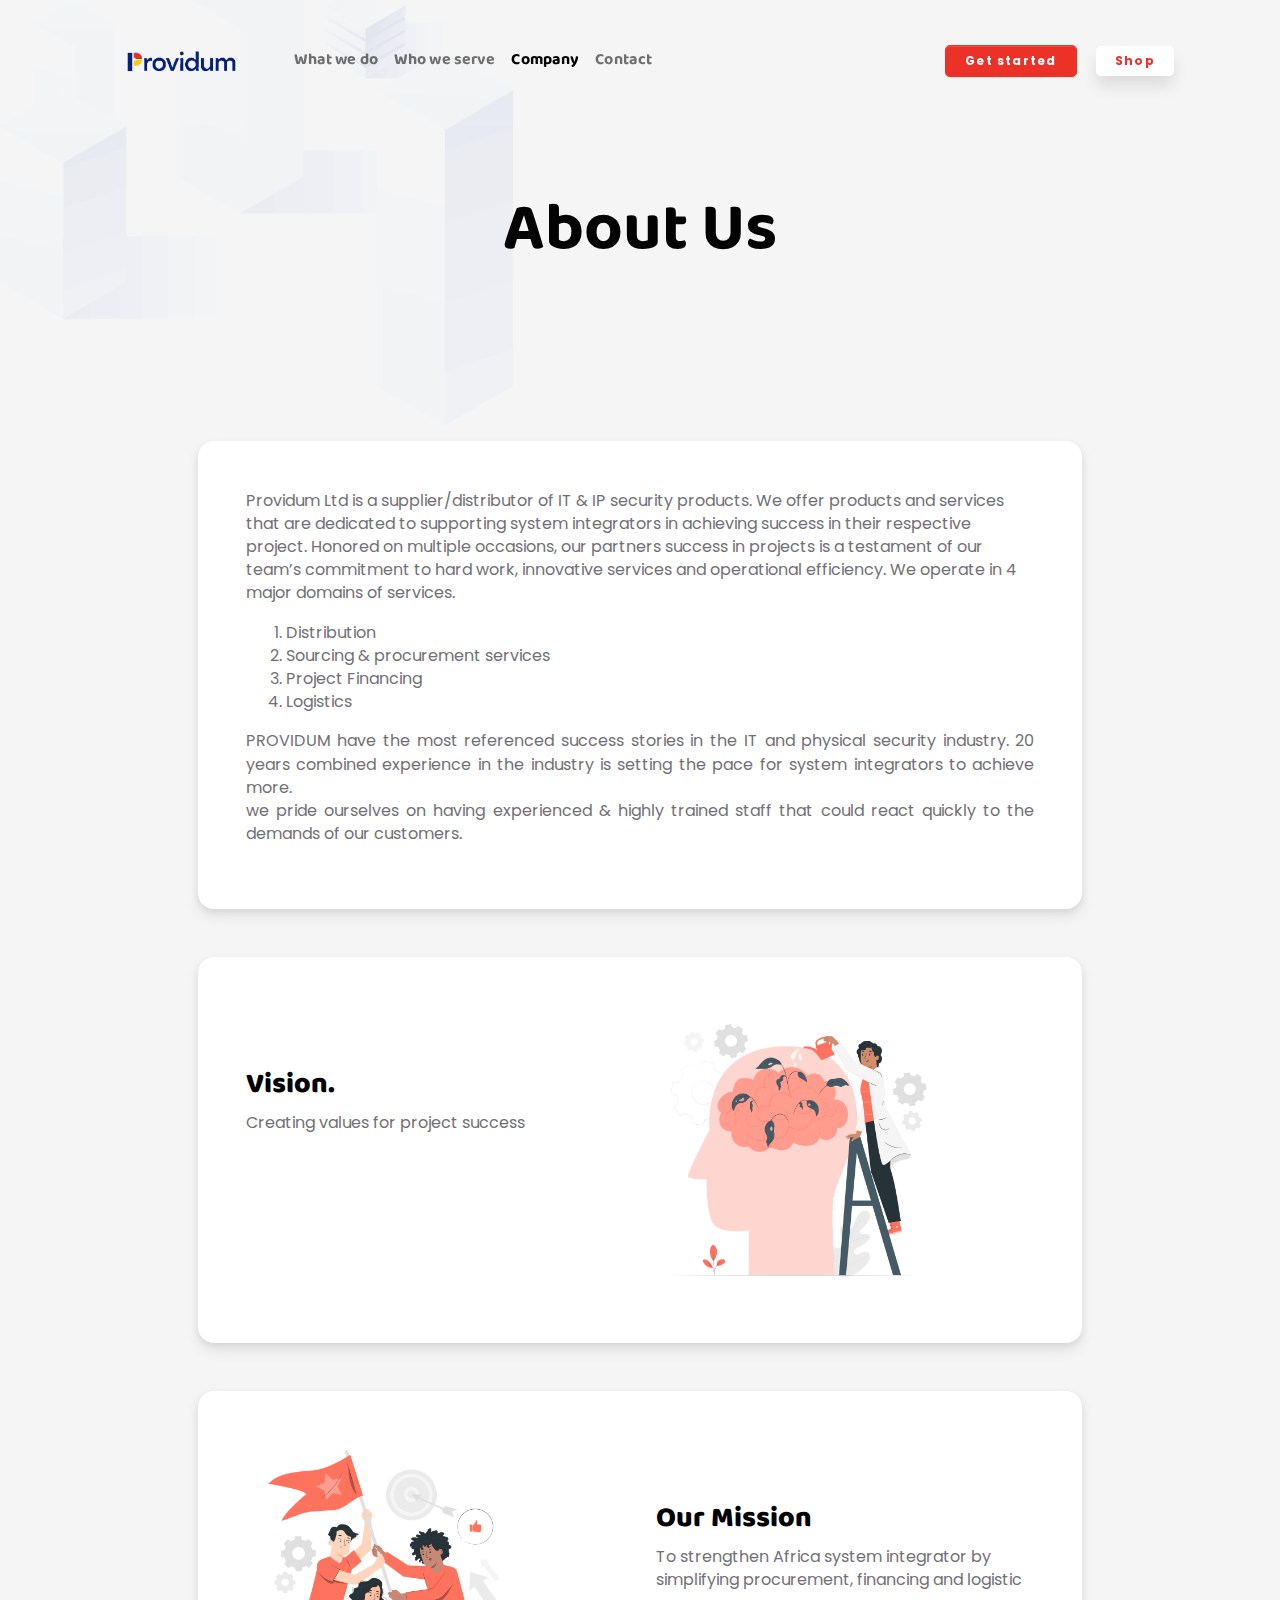
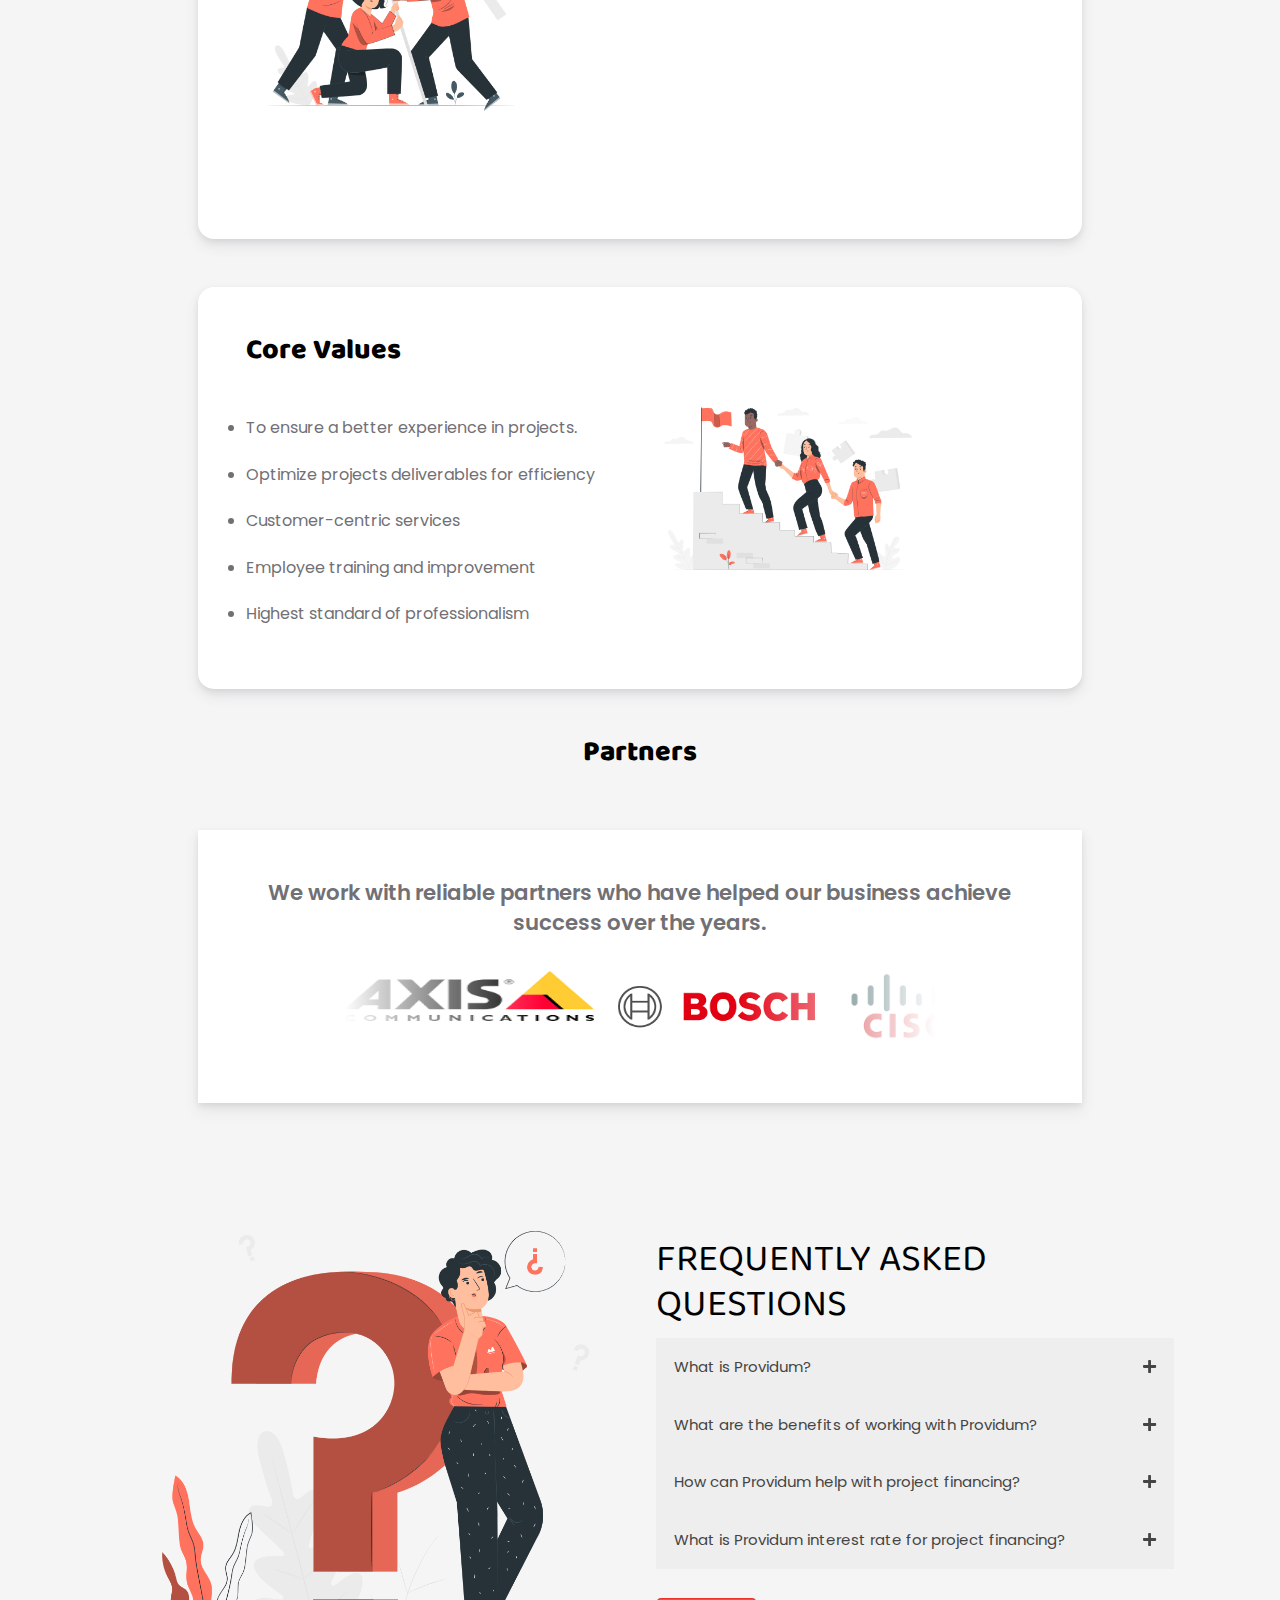
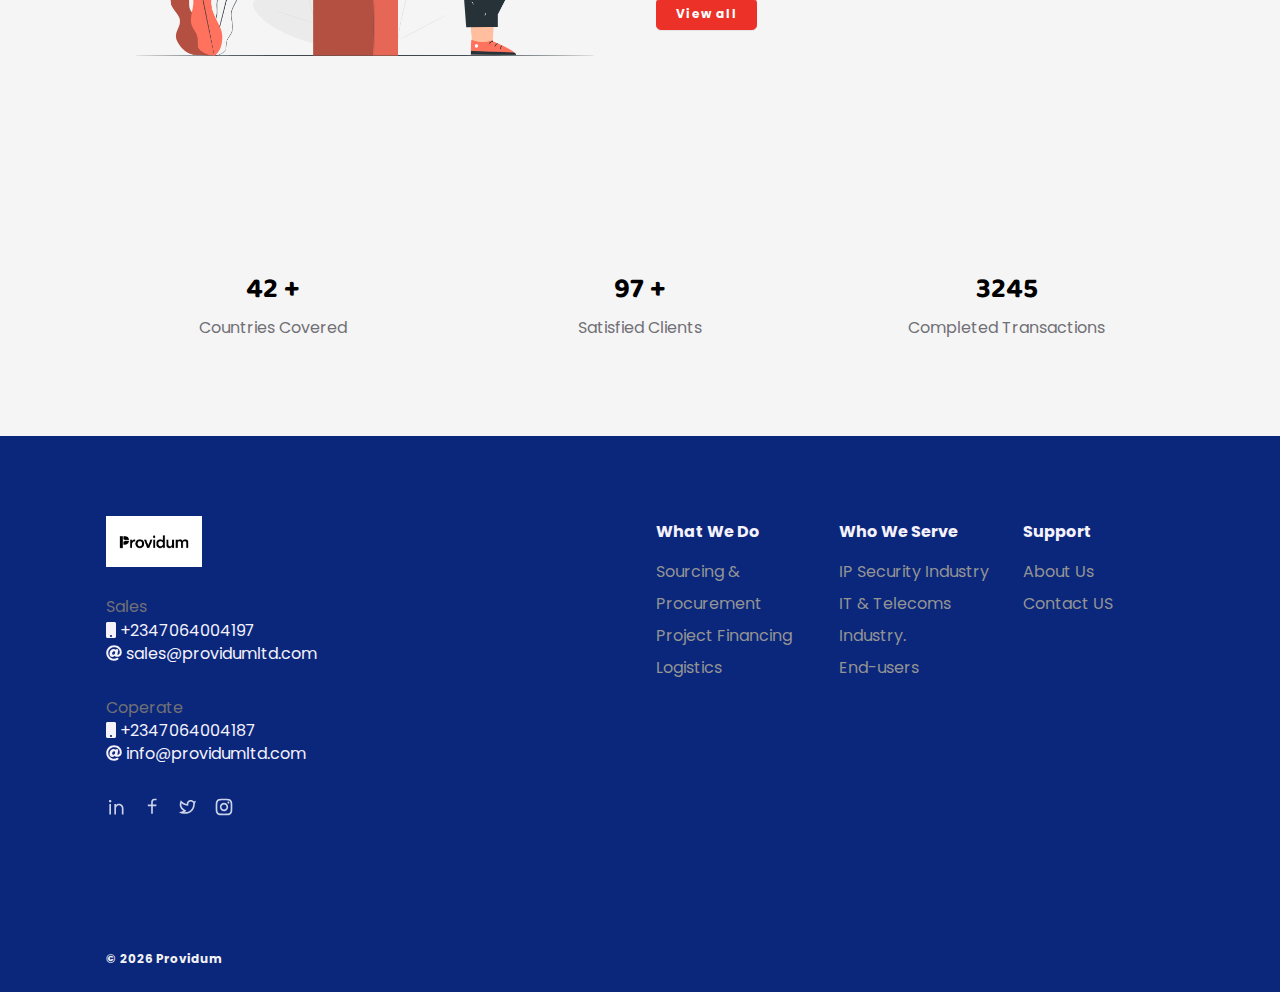
==== about.html @ 702f217d "new new" ====
<!DOCTYPE html>
<html lang="en-US" dir="ltr">

<head>
  <meta charset="utf-8">
  <meta name="description" content="Descriptive providum ltd strengthening africa logistics security systems">
  <meta http-equiv="X-UA-Compatible" content="IE=edge">
  <meta name="viewport" content="width=device-width, initial-scale=1">


  <!-- ===============================================-->
  <!--    Document Title-->
  <!-- ===============================================-->
  <title>About | PROVIDUM</title>


  <!-- ===============================================-->
  <!--    Favicons-->
  <!-- ===============================================-->
  <link rel="apple-touch-icon" sizes="180x180" href="assets/img/favicons/apple-touch-icon.png">
  <link rel="icon" type="image/png" sizes="32x32" href="assets/img/favicons/favicon-32x32.png">
  <link rel="icon" type="image/png" sizes="16x16" href="assets/img/favicons/favicon-16x16.png">
  <link rel="shortcut icon" type="image/x-icon" href="assets/img/favicons/favicon.ico">
  <link rel="manifest" href="assets/img/favicons/manifest.json">
  <meta name="msapplication-TileImage" content="assets/img/favicons/mstile-150x150.png">
  <meta name="theme-color" content="#ffffff">


  <!-- ===============================================-->
  <!--    Stylesheets-->
  <!-- ===============================================-->
  <link rel="preconnect" href="https://fonts.googleapis.com">
  <link rel="preconnect" href="https://fonts.gstatic.com" crossorigin>
  <link rel="stylesheet" href="assets/css/mini-faq.css">
  <link
    href="https://fonts.googleapis.com/css2?family=Baloo+Bhaijaan+2:wght@400;500;600;700&amp;family=Poppins:ital,wght@0,400;0,500;0,600;0,700;1,300&amp;display=swap"
    rel="stylesheet">
  <link href="assets/css/theme.css" rel="stylesheet" />



  <link href="assets/css/user.css" rel="stylesheet" />

  <style>
    @keyframes scroll {
      0% {
        transform: translateX(0);
      }

      100% {
        transform: translateX(calc(-250px * 7));
      }
    }

    .slider {
      background: white;
      /* box-shadow: 0 10px 20px -5px rgba(0, 0, 0, .125); */
      height: 100px;
      margin: auto;
      overflow: hidden;
      position: relative;
      width: 75%;
    }

    .slider::before,
    .slider::after {
      background: linear-gradient(to right, rgba(255, 255, 255, 1) 0%, rgba(255, 255, 255, 0) 100%);
      content: "";
      height: 100px;
      position: absolute;
      width: 200px;
      z-index: 2;
    }

    .slider::after {
      right: 0;
      top: 0;
      transform: rotateZ(180deg);
    }

    .slider::before {
      left: 0;
      top: 0;
    }

    .slider .slide-track {
      animation: scroll 40s linear infinite;
      display: flex;
      width: calc(250px * 14);
    }

    .slider .slide {
      height: 100px;
      width: 250px;
    }
  </style>

</head>


<body style="background-color: whitesmoke;">

  <!-- ===============================================-->
  <!--    Main Content-->
  <!-- ===============================================-->
  <main class="main" id="top">
    <nav class="navbar navbar-expand-lg navbar-light fixed-top py-3" data-navbar-on-scroll="light">
      <div class="container"> <a class="navbar-brand me-4" href="index.html"><img src="assets/img/icons/logo.png"
            height="80" alt="logo" /></a>
        <button class="navbar-toggler" type="button" data-bs-toggle="collapse" data-bs-target="#navbarSupportedContent"
          aria-controls="navbarSupportedContent" aria-expanded="false" aria-label="Toggle navigation"><span
            class="navbar-toggler-icon"></span></button>
        <div class="collapse navbar-collapse border-top border-lg-0 mt-4 mt-lg-0" id="navbarSupportedContent">
          <ul class="navbar-nav me-auto pt-2 pt-lg-0 font-base align-items-center">
            <li class="nav-item  dropdown position-static">
              <a class="nav-link" href="#" id="dropdown04" data-toggle="dropdown" aria-haspopup="true"
                aria-expanded="false">What we do</a>

              <div class="dropdown-menu p-3" aria-labelledby="dropdown04">
                <div class="row">
                  <div class="col-md-12 fs-0">
                    <div>

                    </div>
                    <a class="dropdown-item" href="sourcing.html">Sourcing & Procurement</a>
                    <a class="dropdown-item" href="project.html">Project Financing </a>

                    <a class="dropdown-item" href="logistics.html">Logistics</a>

                  </div>
                </div>
              </div>


            </li>
            <li class="nav-item dropdown">


              <a class="nav-link" href="#" id="dropdown05" data-toggle="dropdown" aria-haspopup="true"
                aria-expanded="false">Who we serve</a>


              <div class="dropdown-menu p-3" aria-labelledby="dropdown05">
                <div class="row">
                  <div class="col-md-12 fs-0">
                    <div>

                    </div>
                    <a class="dropdown-item" href="serve-ip.html">IP Security Industry</a>
                    <a class="dropdown-item" href="serve-ip.html">IT & Telecoms Industry</a>

                    <a class="dropdown-item" href="serve-ip.html">End-users</a>

                  </div>
                </div>
              </div>

            </li>
            <li class="nav-item dropdown"> <a class="nav-link active" href="#" id="dropdown05" data-toggle="dropdown"
                aria-haspopup="true" aria-expanded="false">Company</a>


              <div class="dropdown-menu p-3" aria-labelledby="dropdown05">
                <div class="row">
                  <div class="col-md-12 fs-0">

                    <a class="dropdown-item" href="about.html">About us</a>
                    <a class="dropdown-item" href="about.html#partners">Partners</a>
                    <a class="dropdown-item" href="about.html#profile">Company Profile</a>
                  </div>
                </div>
              </div>





            </li>







            <li class="nav-item"><a class="nav-link pl-3 me-3" href="contact.html">Contact</a>
            </li>
          </ul>
          <div class="text-center  justify-content-center">
            <a class="btn btn-sm btn-primary btn-bg-purple my-4 me-2 justify-content-sm-start"
              href="https://docs.google.com/forms/d/1neG7rWgL-xdVi9ZBpGgOFhcdO0t15IMScI6HzYhGJoQ" target="_blank"
              role="button"> Get started</a>
            <a class="btn btn-sm btn-primary btn-bg-purple my-4 ms-2  justify-content-sm-center"
              href="construction.html" role="button"
              style="background-color: white;color: #EB3128;border: white;  box-shadow: 0px 10px 15px rgba(0, 0, 0, 0.1);">Shop</a>
          </div>

        </div>
      </div>
    </nav>




    <section class="" id="home">
      <div class="bg-holder bg-size"
        style="background-image:url(assets/img/illustration/2.png);background-position:left top;background-size:contain;">
      </div>
      <!--/.bg-holder-->

      <div class="bg-holder d-none d-xxl-block hero-bg"
        style="background-image:url(assets/img/illustration/Group-pana.png);background-position:right top;background-size:contain;">
      </div>
      <!--/.bg-holder-->

      <div class="container">
        <div class="row align-items-center h-100 justify-content-center justify-content-lg-center">
          <div class="col-md-9 col-xxl-12 text-md-center text-center py-6 pt-8">
            <h1 class="fs-4 fs-md-5 fs-xxl-12" data-zanim-xs='{"delay":0.3}' data-zanim-trigger="scroll">
              About Us</h1>
            <!-- <p class="fs-1" data-zanim-xs='{"delay":0.5}' data-zanim-trigger="scroll"></p> -->
            <!-- <div class="d-flex flex-column flex-sm-row justify-content-center justify-content-md-center mt-5"
                      data-zanim-xs='{"delay":0.5}' data-zanim-trigger="scroll">
                      <a class="btn  btn-primary me-1" href="#!" role="button">Get A Quote</a>
                  </div> -->
          </div>
        </div>
      </div>
    </section>

    <!-- 

    <div class="container">

      <div class="w-100 h-100 p-5 services-card-shadow p-md-5 bg-white rounded-4">

     
      </div>


    </div> -->






    <div class="container" id="profile">
      <div class="row mt-3">
        <div class="col-md-1"></div>

        <div class="col-md-10">
          <div class="w-100 h-100 p-5 services-card-shadow p-md-5  bg-white rounded-4">

            <div class="row">

              <div class="col-md-12">
                <p class="fs-0">

                  Providum Ltd is a supplier/distributor of IT & IP security products. We offer products and services
                  that are
                  dedicated to supporting system integrators in achieving success in their respective project.
                  Honored on multiple occasions, our partners success in projects is a testament of our team’s
                  commitment to
                  hard
                  work, innovative services and operational efficiency.
                  We operate in 4 major domains of services.
                </p>
                <ol class="fs-0 text-justify">
                  <li> Distribution</li>
                  <li> Sourcing & procurement services</li>
                  <li> Project Financing</li>
                  <li>Logistics</li>
                </ol>

                <p class="fs-0 text-justify">
                  PROVIDUM have the most referenced success stories in the IT and physical security industry. 20
                  years
                  combined
                  experience in the industry is setting the pace for system integrators to achieve more.
                  <br>we pride ourselves on having experienced & highly trained staff that could react
                  quickly to
                  the
                  demands of our customers.
                </p>

              </div>

            </div>

          </div>
        </div>
        <div class="col-md-1"></div>
      </div>

    </div>




    <div class="container">

      <div class="row mt-5">

        <div class="col-md-1"></div>
        <div class="col-md-10">
          <div class="w-100 h-100 p-5 services-card-shadow p-md-5 bg-white rounded-4">

            <div class="row">
              <div class="col-md-6">
                <h1 class="fs-2 fw-normal mt-6"><b>Vision.</b></h1>
                <p class="fs-0 mb-9">
                  Creating values for project success
                </p>


                <!-- <a class="btn btn-sm   btn-default readmore"
                  href="https://docs.google.com/forms/d/1neG7rWgL-xdVi9ZBpGgOFhcdO0t15IMScI6HzYhGJoQ" target="_blank"
                  role="button" style="float: left;">Learn More<i class="fas fa-arrow-right ms-2"></i></a> -->

              </div>
              <div class="col-md-6 ">
                <img class="w-75 float-lg-none special" src="assets/img/illustration/Mental health-pana.png" alt="..." />

              </div>
            </div>

          </div>
        </div>
        <div class="col-md-1"></div>

      </div>
    </div>




    <div class="container">




      <div class="row mt-5">

        <div class="col-md-1"></div>
        <div class="col-md-10">
          <div class="w-100 h-100 p-5 services-card-shadow p-md-5  bg-white rounded-4">

            <div class="row">
              <div class="col-md-6 ">
                <img class="w-75 float-lg-none special" src="assets/img/illustration/Team goals-pana.png" alt="..." />

              </div>
              <div class="col-md-6">
                <h1 class="fs-2 fw-normal mt-6"> <b>Our Mission</b></h1>
                <p class="fs-0 mb-10">

                  To strengthen Africa system integrator by simplifying procurement, financing and logistic


                </p>




                <!-- <a class="btn btn-sm readmore btn-default"
                  href="https://docs.google.com/forms/d/1neG7rWgL-xdVi9ZBpGgOFhcdO0t15IMScI6HzYhGJoQ" target="_blank"
                  role="button" style="float: left;">Get Started<i class="fas fa-arrow-right ms-2"></i></a> -->



              </div>

            </div>

          </div>
        </div>
        <div class="col-md-1"></div>
      </div>

    </div>

















    <div class="container">




      <div class="row mt-5">

        <div class="col-md-1"></div>
        <div class="col-md-10">
          <div class="w-100 h-auto p-5 services-card-shadow p-md-5  bg-white rounded-4">

            <div class="row">
              <div class="col-md-6">
                <h1 class="fs-2 fw-normal mt-"> <b>Core Values</b></h1>
                <br>
                <p>



                  <li>To ensure a better experience in projects. </li>
                  <br>
                  <li>Optimize projects deliverables for efficiency</li>
                  <br>
                  <li>Customer-centric services</li>
                  <br>
                  <li>Employee training and improvement</li>
                  <br>
                  <li>Highest standard of professionalism</li>


                </p>






              </div>
              <div class="col-md-6 mt-2">
                <img class="w-75 float-lg-none special" src="assets/img/illustration/Team work-pana.png" alt="..." />

              </div>


            </div>

          </div>
        </div>
        <div class="col-md-1"></div>
      </div>

    </div>







    <h1 class="fs-2 fw-normal mt-5 text-center"> <b>Partners</b></h1>



    <Br></Br>







    <div class="container">


      <div class="row mt-1">

        <div class="col-md-1"></div>
        <div class="col-md-10">
          <div class="w-100 h-100 p-5 services-card-shadow p-md-5  bg-white ">

            <div class="row">

              <div class="col-md-12">
                <p class="fs-1 text-center fw-semi-bold mb-3">
                  We work with reliable partners who have helped our business achieve success over the years.

                </p>
                <!-- <ul class="fs-0 text-justify  flex mt-3">
                  <li> <a href="http://www.pelco.com">PELCO</a> </li>
                  <li> <a href="http://www.axis.com">AXIS</a> </li>
                  <li> <a href="http://www.boschsecurity.com/xc/en/">BOSCH</a> </li>
                  <li> <a href="http://www.genetec.com">GENETEC</a> </li>
                  <li> <a href="http://www.milestonesys.com">MILESTONE</a> </li>

                </ul> -->



              </div>

            </div>





            <div class="slider" id="partners">
              <div class="slide-track">
                <div class="slide mt-3">
                  <img src="assets/img/partners/axis.png" height="50" width="250" alt="" />
                </div>
                <div class="slide">
                  <img src="assets/img/partners/bosche.png" height="100" width="250" alt="" />
                </div>
                <div class="slide mt-3">
                  <img src="assets/img/partners/cisco.png" height="70" width="150" alt="" />
                </div>
                <div class="slide">
                  <img src="assets/img/partners/genetec.png" height="100" width="250" alt="" />
                </div>
                <div class="slide">
                  <img src="assets/img/partners/milestone.png" height="100" width="250" alt="" />
                </div>
                <div class="slide">
                  <img src="assets/img/partners/motorola.png" height="100" width="250" alt="" />
                </div>
                <div class="slide">
                  <img src="assets/img/partners/pelco.jpg" height="100" width="250" alt="" />
                </div>
                <div class="slide mt-3">
                  <img src="assets/img/partners/axis.png" height="50" width="250" alt="" />
                </div>
                <div class="slide">
                  <img src="assets/img/partners/bosche.png" height="100" width="250" alt="" />
                </div>
                <div class="slide mt-3">
                  <img src="assets/img/partners/cisco.png" height="70" width="150" alt="" />
                </div>
                <div class="slide">
                  <img src="assets/img/partners/genetec.png" height="100" width="250" alt="" />
                </div>
                <div class="slide">
                  <img src="assets/img/partners/milestone.png" height="100" width="250" alt="" />
                </div>
                <div class="slide">
                  <img src="assets/img/partners/motorola.png" height="100" width="250" alt="" />
                </div>
                <div class="slide">
                  <img src="assets/img/partners/pelco.jpg" height="100" width="250" alt="" />
                </div>
              </div>
            </div>









          </div>
        </div>
        <div class="col-md-1"></div>
      </div>

    </div>









    <!-- ============================================-->
    <!-- <section> begin ============================-->
    <section>

      <div class="container">
        <div class="row align-items-center">
          <div class="col-md-6 mb-4"><img class="w-100" src="assets/img/illustration/Questions-pana.png" alt="..." />
          </div>
          <div class="col-md-6 text-center text-md-start">
            <h4 class="fs-3 fw-normal" data-zanim-xs='{"delay":0.3}'>FREQUENTLY ASKED
              QUESTIONS
            </h4>

            <button class="accordion">What is
              Providum? <span class="float-end"><i class="fas fa-plus"></i></span></button>
            <div class="panel">
              <p>Providum is a company that offers a range of services including sourcing and procurement,
                project financing and logistics. We help businesses and organizations streamline their
                projects operations and improve their bottom line.</p>
            </div>

            <button class="accordion">What are the
              benefits of working with Providum? <span class="float-end"><i class="fas fa-plus"></i></span></button>
            <div class="panel">
              <p>Working with Providum offers a number of benefits, including cost savings, improved
                efficiency, and greater flexibility on project deliverable. Our team of experts has
                years of experience in project across multiple sectors in Nigeria and can help you
                achieve your project goals more effectively and efficiently</p>
            </div>
            <button class="accordion">How can
              Providum help with project financing? <span class="float-end"><i class="fas fa-plus"></i></span></button>
            <div class="panel">
              <p>If the payment terms with clients are stressing your business, Providum can help you
                finance your project and equally deliver them at your doorstep.</p>
            </div>
            <button class="accordion">What is
              Providum interest rate for project financing? <span class="float-end"><i
                  class="fas fa-plus"></i></span></button>
            <div class="panel">
              <p>We a competitive rate when compared to financial institutions in Nigeria. The value we
                provide is peace of mind. We understand your request is not a loan it is a project
                financing. So, our terms, target and focus are based on project delivery.</p>
            </div>


            <a class="btn btn-sm btn-primary btn-bg-purple my-4 me-2 justify-content-sm-start"
              href="https://docs.google.com/forms/d/1neG7rWgL-xdVi9ZBpGgOFhcdO0t15IMScI6HzYhGJoQ" target="_blank"
              role="button"> View all</a>

          </div>
        </div>
      </div>
      <!-- end of .container-->

    </section>
    <!-- <section> close ============================-->
    <!-- ============================================-->




    <!-- ============================================-->
    <!-- <section> begin ============================-->
    <section id="pricing">

      <div class="container">



        <div class="row">
          <div class="col-xl-4 col-md-4">
            <div class="single_counter text-center">
              <h3> <span class="counter">42</span> <span>+</span> </h3>
              <p>Countries Covered</p>
            </div>
          </div>
          <div class="col-xl-4 col-md-4">
            <div class="single_counter text-center">
              <h3> <span class="counter">97</span> <span>+</span> </h3>
              <p>Satisfied Clients</p>
            </div>
          </div>

          <div class="col-xl-4 col-md-4">
            <div class="single_counter text-center">
              <h3> <span class="counter">3245</span></h3>
              <p>Completed Transactions</p>
            </div>
          </div>
        </div>
      </div>
      </div>


    </section>
    <!-- <section> close ============================-->
    <!-- ============================================-->





    <!-- <section class="p-0" id="docs">
      <div class="bg-holder d-none d-lg-block"
        style="background-image:url(assets/img/illustration/6.png);background-position:right top;background-size:contain;">
      </div>
  

      <div class="container">
        <div class="row align-items-center">
          <div class="col-12 col-lg-7 col-xl-5 text-lg-start text-center">
            <h1 class="fs-3 fw-normal mt-6">Your finances on autopilot</h1>
            <p class="fs-0">Gohub monitors application stability, so you can make data-driven decision on whether you
              should be building new features, or fixing bugs.</p>
          </div>
        </div>
        <div class="row align-items-center mt-7">
          <h4 class="fs-2 fw-normal">Save Time</h4>
          <ul class="list-unstyled py-3">
            <li class="mb-3 text-900"><span class="far fa-check-circle text-700 me-2"></span>intuitive process and
              single interface
            </li>
            <li class="mb-3 text-900"><span class="far fa-check-circle text-700 me-2"></span>Online and paperless
            </li>
            <li class="mb-3 text-900"><span class="far fa-check-circle text-700 me-2"></span>Real-time notification
            </li>
          </ul>
        </div>
      </div>
    </section> -->
    <!-- <section class="py-5">
      <div class="container" id="auto">
        <div class="row align-items-center">
          <div class="col-md-6 text-md-start">
            <h4 class="fs-2 fw-normal">Monitor your expenses</h4>
            <ul class="list-unstyled py-3">
              <li class="mb-3 text-900"><span class="far fa-check-circle text-700 me-2"></span>Specific access/rights by
                users
              </li>
              <li class="mb-3 text-900"><span class="far fa-check-circle text-700 me-2"></span>Physical and virtual
                Mastercards with adjestable payment limits
              </li>
              <li class="mb-3 text-900"><span class="far fa-check-circle text-700 me-2"></span>Dashboards to follow-up
                on your expenses
              </li>
            </ul>
          </div>
          <div class="col-md-6 mt-4 mt-md-0 text-start">
            <h4 class="fs-2 fw-normal">Make accounting easier</h4>
            <ul class="list-unstyled py-3">
              <li class="mb-3 text-900"><span class="far fa-check-circle text-700 me-2"></span>Unlimited history
              </li>
              <li class="mb-3 text-900"><span class="far fa-check-circle text-700 me-2"></span>REad-only access for your
                accountant
              </li>
              <li class="mb-3 text-900"><span class="far fa-check-circle text-700 me-2"></span>Plug-and-play for
                accounting tools
              </li>
            </ul>
          </div>
        </div>
      </div>
    </section> -->


    <!-- ============================================-->
    <!-- <section> begin ============================-->
    <!-- <section class="bg-200" id="cta">

      <div class="container">
        <div class="row align-items-center">
          <div class="col-lg-6">
            <h2 class="fw-bold text-black">Ready to get started?</h2>
            <p>Get an guided demo with an OKR expert.</p>
          </div>
          <div class="col-lg-6 h-100">
            <div class="input-group">
              <input class="form-control" type="text" placeholder="Email Address" />
              <button class="btn btn-primary rounded-start-0 px-3" type="submit">Get Started</button>
            </div>
          </div>
        </div>
      </div>
   

    </section> -->
    <!-- <section> close ============================-->
    <!-- ============================================-->


    <section class="py-0 bg-1000">
      <div class="container">
        <div class="row py-7">
          <div class="col-12 col-sm-12 col-lg-6 mb-4 order-0 order-sm-0"><a class="text-decoration-none" href="#"><img
                src="assets/img/icons/PROVIDUM (2).jpg" height="51" alt="" /></a>
            <br>
            <p class=" mt-4 mb-0">Sales</p>
            <p class="text-light  mb-0"> <i class="fas fa-mobile me-1"></i>+2347064004197</p>
            <p class="text-light  mb-0"> <i class="fas fa-at me-1"></i>sales@providumltd.com</p>

            <br>
            <p class="mt-2 mb-0">Coperate</p>
            <p class="text-light mb-0"> <i class="fas fa-mobile me-1"></i>+2347064004187</p>
            <p class="text-light mb-4"> <i class="fas fa-at me-1"></i>info@providumltd.com</p>

            <div class="d-flex"><a href="#!"><img class="me-xl-3 me-1" src="assets/img/gallery/linkedin-line1.svg"
                  alt="in" width:'20px'="width:'20px'" height:'20px'="height:'20px'" /></a><a href="#!"><img
                  class="me-xl-3 me-1" src="assets/img/gallery/facebook-line1.svg" alt="fb" width:'20px'="width:'20px'"
                  height:'20px'="height:'20px'" /></a><a href="#!"><img class="me-xl-3 me-1"
                  src="assets/img/gallery/twitter-line1.svg" alt="twitter" width:'20px'="width:'20px'"
                  height:'20px'="height:'20px'" /></a><a href="#!"><img class="me-xl-3 me-1"
                  src="assets/img/gallery/instagram-line1.svg" alt="instragram" width:'20px'="width:'20px'"
                  height:'20px'="height:'20px'" /></a>
            </div>
          </div>
          <div class="col-md-3 col-sm-4 col-lg-2 mb-3 order-2 order-sm-1">
            <h5 class="lh-lg fw-bold text-light font-sans-serif">What We Do</h5>
            <ul class="list-unstyled text-light mb-md-4">
              <li class="lh-lg"><a class="text-500 footer-link text-light" href="sourcing.html">Sourcing &
                  Procurement</a></li>
              <li class="lh-lg"><a class="text-500 footer-link text-light" href="project.html">Project Financing </a>
              </li>
              <!-- <li class="lh-lg"><a class="text-500 footer-link text-light" href="invoice.html">Invoice Financing</a> -->
              </li>
              <li class="lh-lg"><a class="text-500 footer-link text-light" href="logistics.html">Logistics</a></li>

            </ul>
          </div>
          <div class="col-md-6 col-sm-4 col-lg-2 mb-3 order-3 order-sm-2">
            <h5 class="lh-lg fw-bold text-light font-sans-serif">Who We Serve</h5>
            <ul class="list-unstyled text-light mb-md-4 mb-lg-0">
              <li class="lh-lg"><a class="text-500 footer-link text-light" href="serve-ip.html">IP Security Industry
                </a>
              </li>
              <li class="lh-lg"><a class="text-500 footer-link text-light" href="serve-ip.html">IT & Telecoms
                  Industry.</a>
              </li>
              <!-- <li class="lh-lg"><a class="text-500 footer-link text-light" href="serve.html">MEP Consultant</a></li> -->
              <li class="lh-lg"><a class="text-500 footer-link text-light" href="serve-ip.html">End-users</a></li>
            </ul>
          </div>
          <div class="col-md-6 col-sm-4 col-lg-2 mb-3 order-3 order-sm-2">
            <h5 class="lh-lg fw-bold text-light font-sans-serif"> Support</h5>
            <ul class="list-unstyled text-light mb-md-4 mb-lg-0">
              <!-- <li class="lh-lg"><a class="text-500 footer-link text-light" href="#!">Terminal Conditions</a></li> -->
              <li class="lh-lg"><a class="text-500 footer-link text-light" href="about.html">About Us</a></li>
              <li class="lh-lg"><a class="text-500 footer-link text-light" href="contact.html">Contact US</a></li>
              <!-- <li class="lh-lg"><a class="text-500 footer-link text-light" href="#!">Terms of Use</a></li> -->
            </ul>

          </div>
        </div>
      </div>


      <!-- ============================================-->
      <!-- <section> begin ============================-->
      <section class="py-0 bg-1000">

        <div class="container">
          <div class="row justify-content-md-between justify-content-evenly py-3">
            <div class="col-12 col-sm-8 col-md-6 col-lg-auto text-center text-md-start">
              <p class="fs--1 my-2 fw-bold text-200">&copy; <span id="current_date"></span> Providum</p>
            </div>

          </div>
        </div>
        <!-- end of .container-->

      </section>
      <!-- <section> close ============================-->
      <!-- ============================================-->


    </section>
  </main>
  <!-- ===============================================-->
  <!--    End of Main Content-->
  <!-- ===============================================-->




  <!-- ===============================================-->
  <!--    JavaScripts-->
  <!-- ===============================================-->
  <script type="text/javascript">
    window.onload = function () {

      date = new Date();
      year = date.getFullYear();
      month = date.getMonth() + 1;
      day = date.getDate();
      document.getElementById("current_date").innerHTML = year





    }



  </script>


  <script type="text/javascript">

    // Get all the divs with class 'myDiv'
    var divs = document.querySelectorAll('.check');

    // Loop through each div
    divs.forEach(function (div) {
      // Add a mouseover event listener to each div
      div.addEventListener('mouseover', function (event) {
        // Get all the buttons within the hovered div
        var buttons = event.target.querySelectorAll('.readmore');

        var images = event.target.querySelectorAll('.special');
        // Loop through each button and add the 'hovered' class
        buttons.forEach(function (button) {
          button.classList.add('readmoreh');
        });
        images.forEach(function (image) {
          image.classList.add('growimage');
        });
      });

      // Add a mouseout event listener to each div
      div.addEventListener('mouseout', function (event) {
        // Get all the buttons within the hovered div
        var buttons = event.target.querySelectorAll('.readmore');
        // Loop through each button and remove the 'hovered' class

        var images = event.target.querySelectorAll('.special');

        buttons.forEach(function (button) {
          button.classList.remove('readmoreh');
        });

        images.forEach(function (image) {
          image.classList.remove('growimage');
        });
      });
    });





  </script>



  <script>
    var acc = document.getElementsByClassName("accordion");
    var i;

    for (i = 0; i < acc.length; i++) {
      acc[i].addEventListener("click", function () {
        this.classList.toggle("active");
        var panel = this.nextElementSibling;
        if (panel.style.display === "block") {
          panel.style.display = "none";
        } else {
          panel.style.display = "block";
        }
      });
    }
  </script>
  <script src="assets/js/jquery.min.js"></script>
  <script src="vendors/popper/popper.min.js"></script>
  <script src="vendors/bootstrap/bootstrap.min.js"></script>
  <script src="vendors/anchorjs/anchor.min.js"></script>
  <script src="vendors/is/is.min.js"></script>
  <script src="vendors/fontawesome/all.min.js"></script>
  <script src="vendors/lodash/lodash.min.js"></script>
  <script src="https://polyfill.io/v3/polyfill.min.js?features=window.scroll"></script>
  <script src="https://cdnjs.cloudflare.com/ajax/libs/gsap/3.7.0/gsap.min.js"></script>
  <script src="vendors/imagesloaded/imagesloaded.pkgd.js"></script>
  <script src="vendors/gsap/customEase.js"></script>
  <script src="vendors/gsap/scrollToPlugin.js"></script>
  <!--script(src=`${CWD}vendors/gsap/drawSVGPlugin.js`)-->
  <script src="assets/js/theme.js"></script>

  <script>
    $('.counter').counterUp({
      delay: 10,
      time: 10000
    });

  </script>
</body>

</html>
---- assets/css/mini-faq.css ----
.accordion {
    background-color: #eee;
    color: #444;
    cursor: pointer;
    padding: 18px;
    width: 100%;
    border: none;
    text-align: left;
    outline: none;
    font-size: 15px;
    transition: 0.4s;
  }
  
 .accordion .active, .accordion:hover {
    background-color: #EB3128;
    color: white; 
  }
  
  .panel {
    padding: 0 18px;
    display: none;
    background-color: white;
    overflow: hidden;
  }
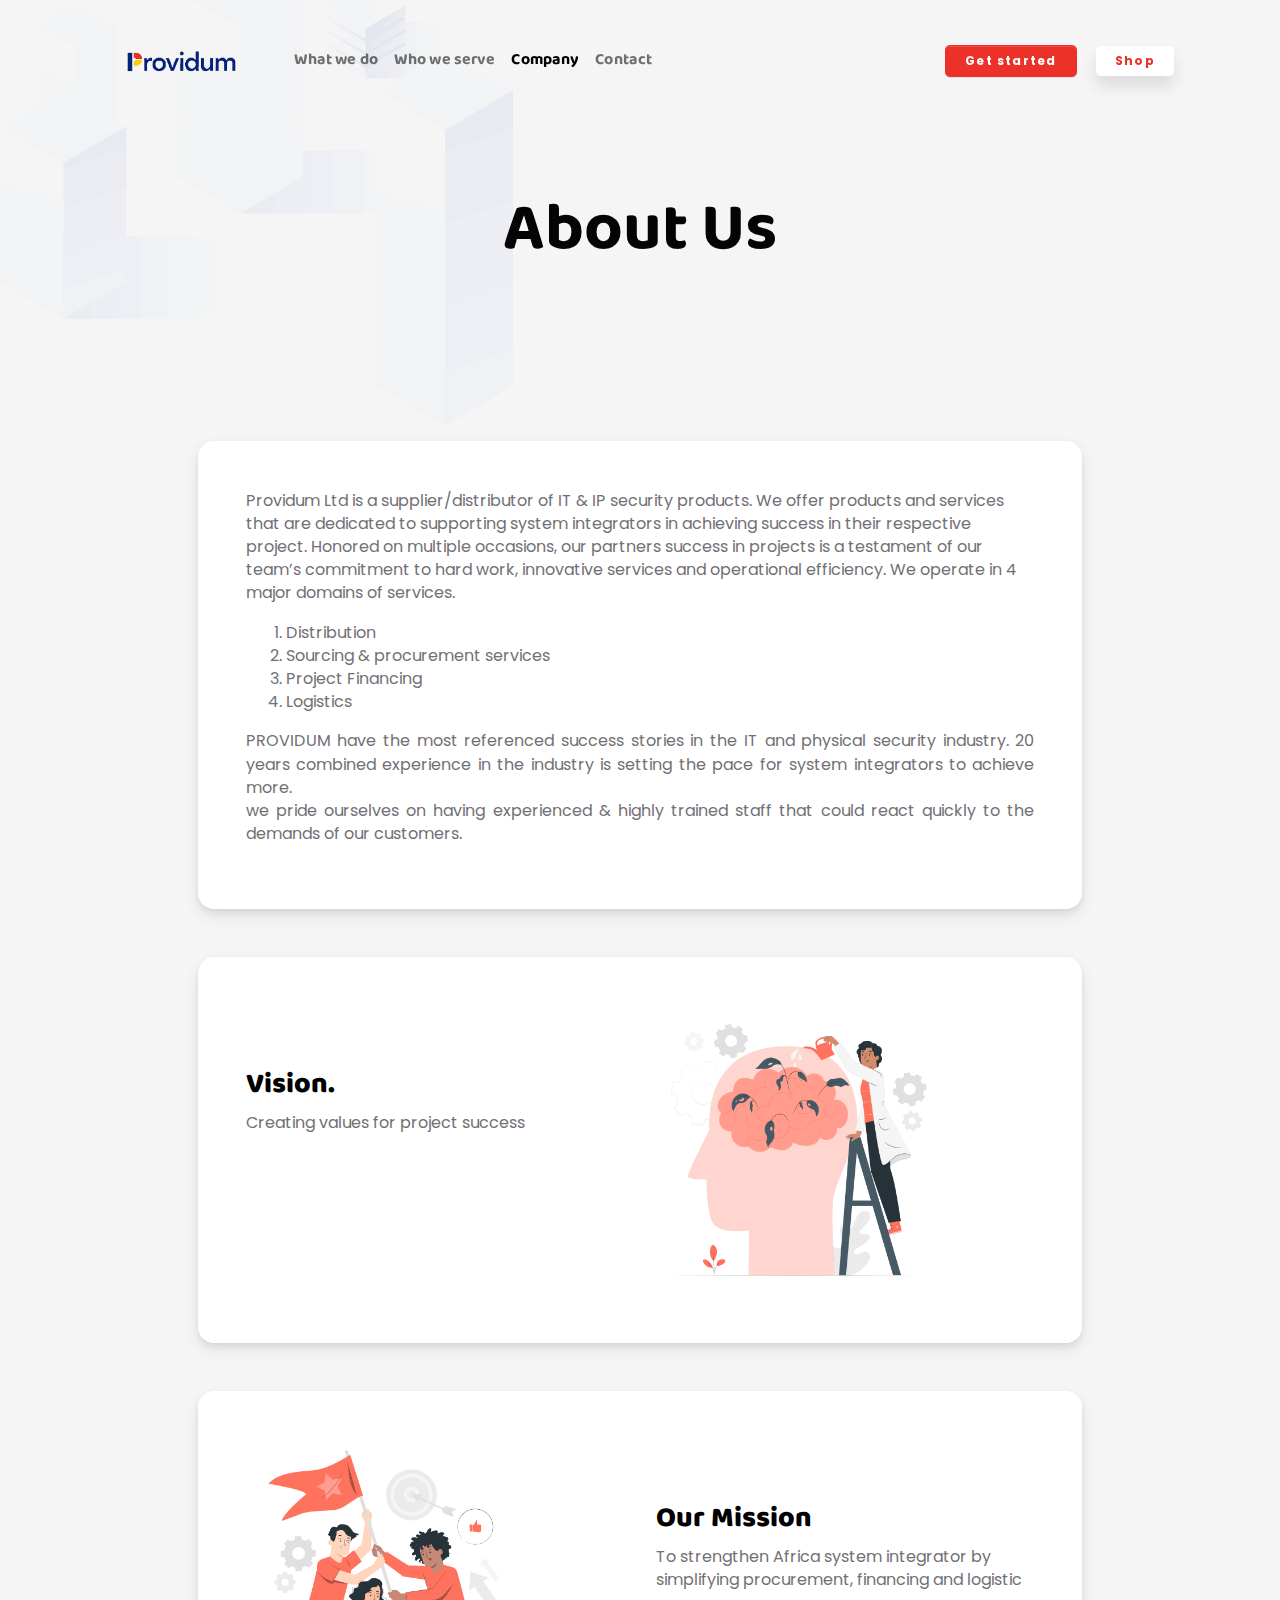
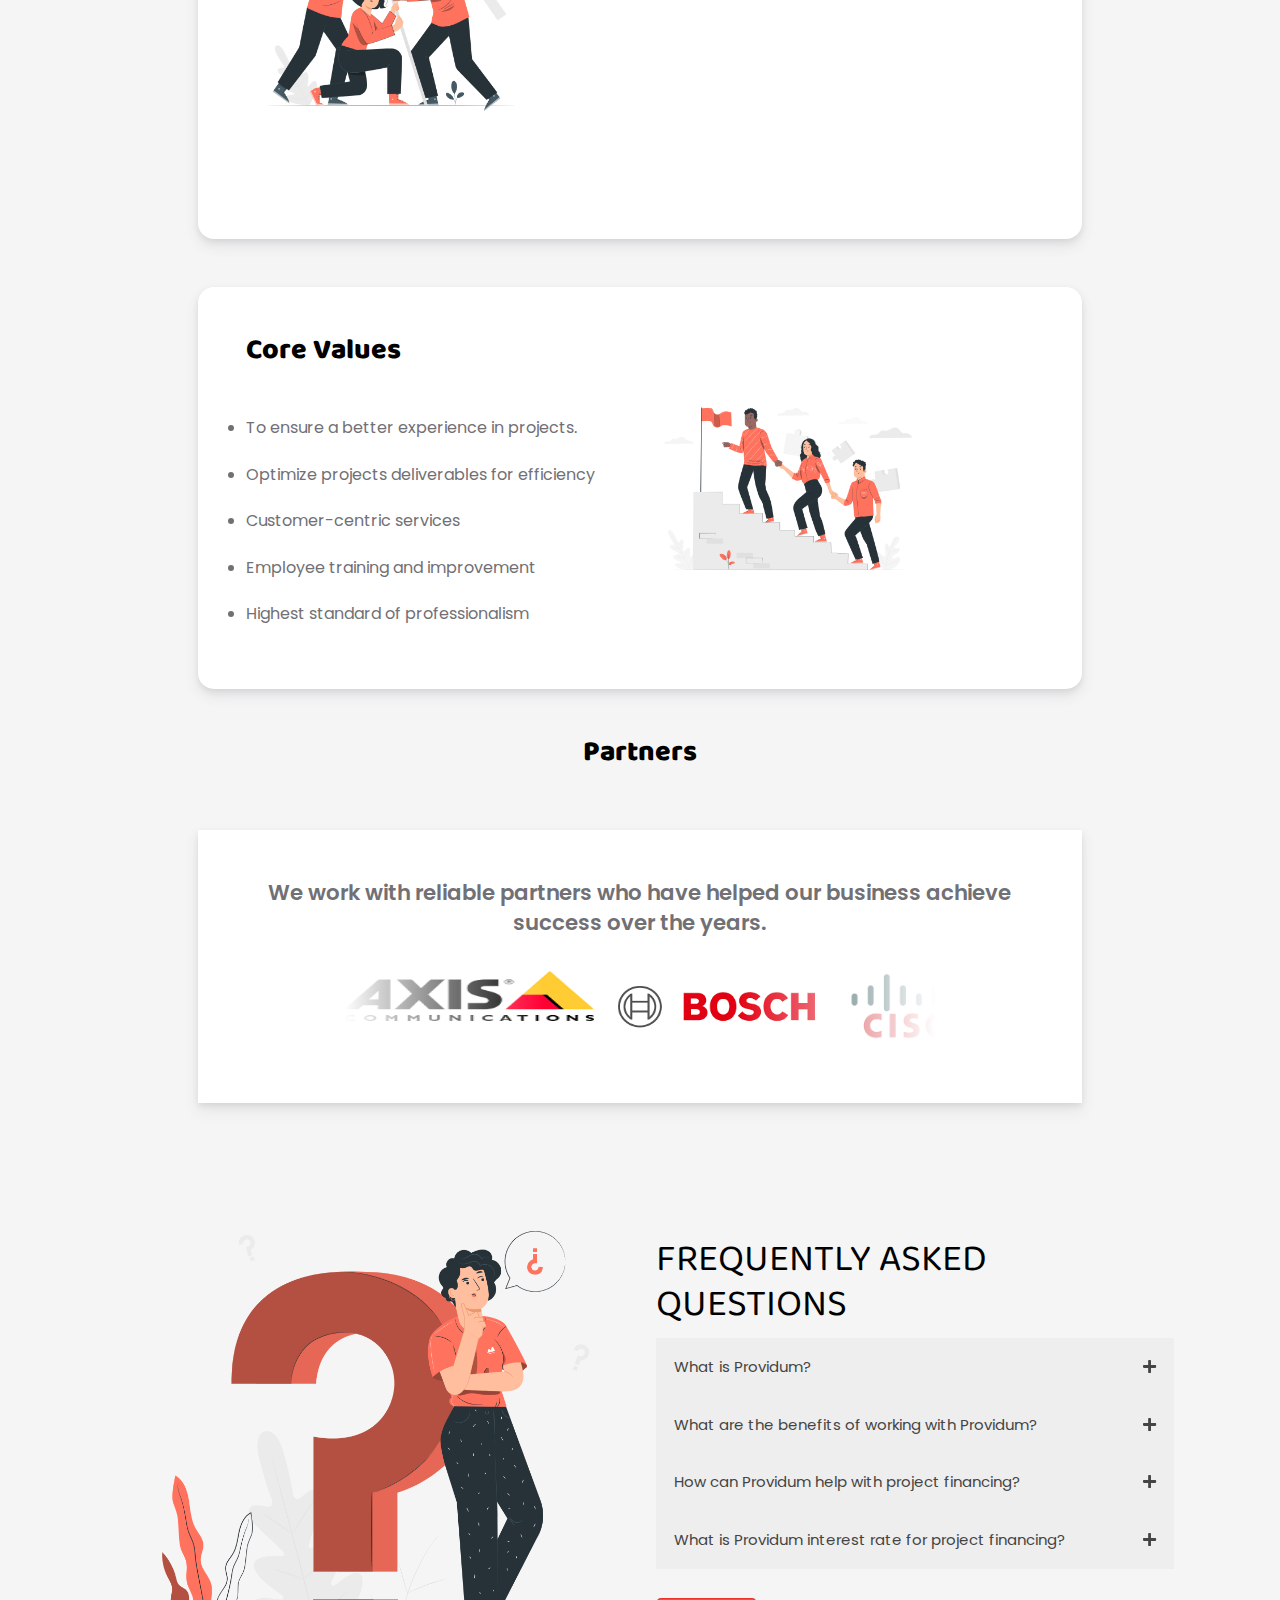
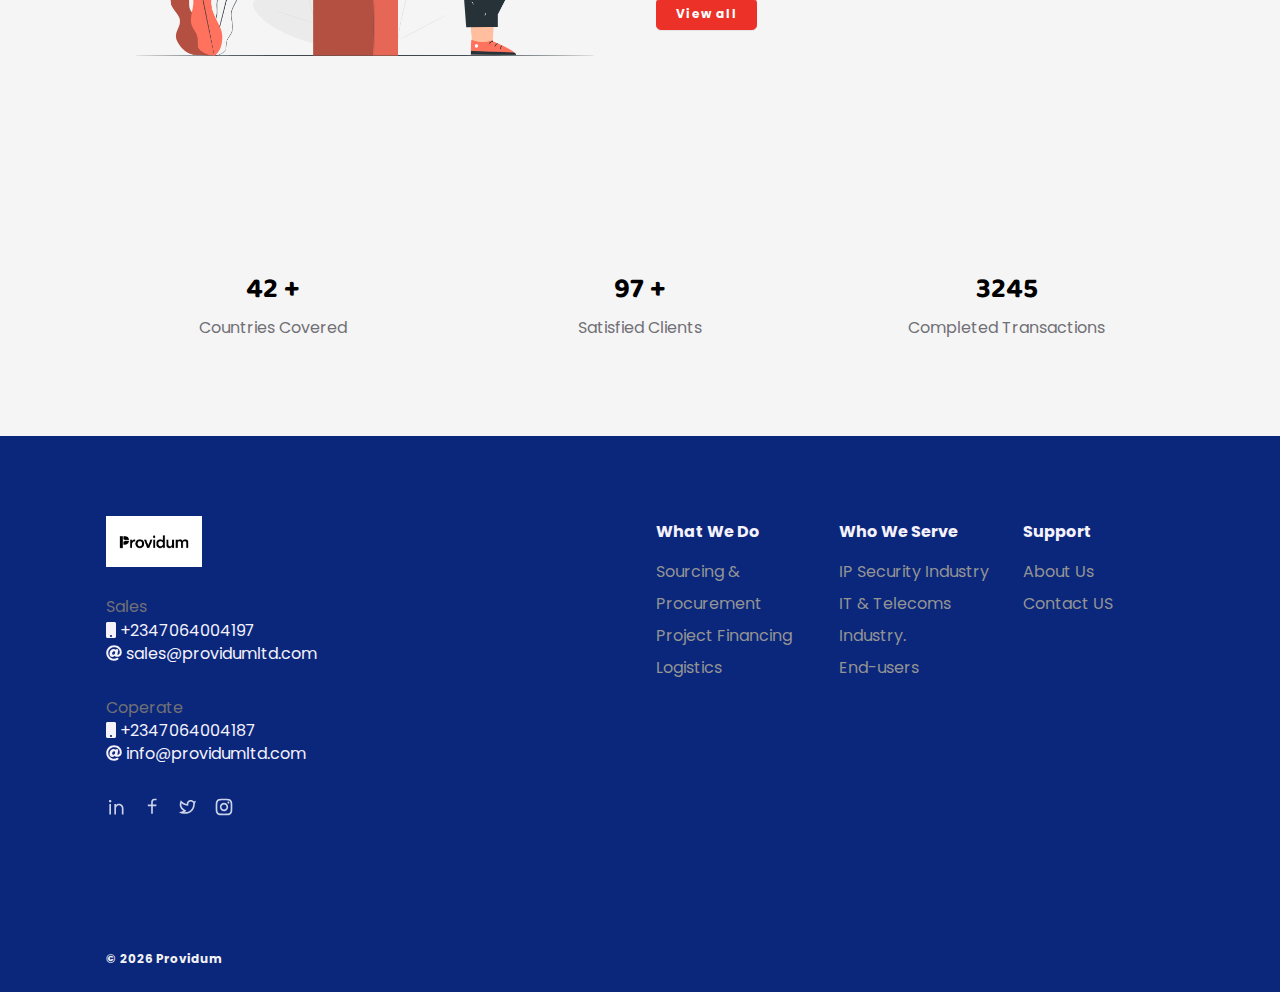
==== commit 7b9880e2: "'added some new images" ====
--- a/about.html
+++ b/about.html
@@ -147,7 +147,7 @@
 
                     </div>
                     <a class="dropdown-item" href="serve-ip.html">IP Security Industry</a>
-                    <a class="dropdown-item" href="serve-ip.html">IT & Telecoms Industry</a>
+                    <a class="dropdown-item" href="/serve-telecoms.html">IT & Telecoms Industry</a>
 
                     <a class="dropdown-item" href="serve-ip.html">End-users</a>
 
@@ -618,7 +618,7 @@
 
 
             <a class="btn btn-sm btn-primary btn-bg-purple my-4 me-2 justify-content-sm-start"
-              href="https://docs.google.com/forms/d/1neG7rWgL-xdVi9ZBpGgOFhcdO0t15IMScI6HzYhGJoQ" target="_blank"
+              href="/faq.html" 
               role="button"> View all</a>
 
           </div>
--- a/assets/css/theme.css
+++ b/assets/css/theme.css
@@ -23185,7 +23185,7 @@
 
 
 .grow img {
-  transition: all 3s;
+  transition: all 3s 3s;
 }
 
 .grow img:hover {
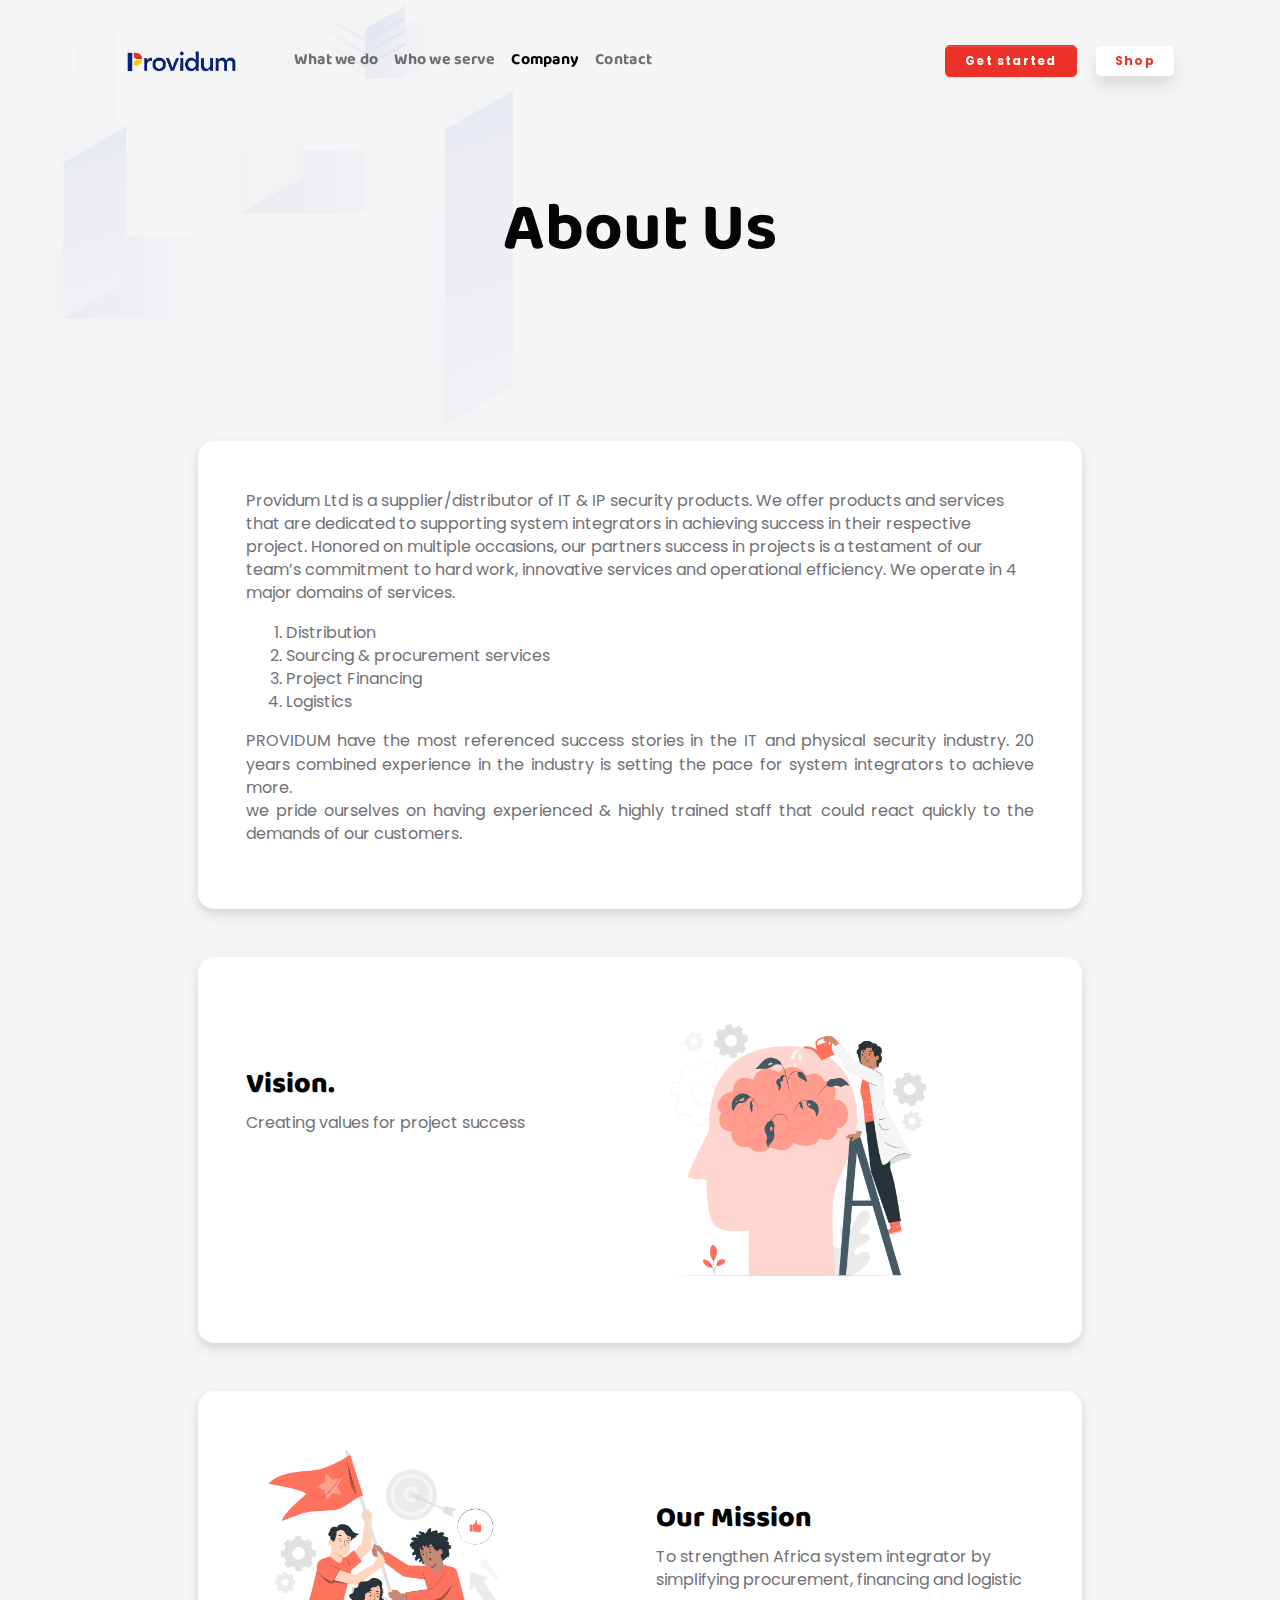
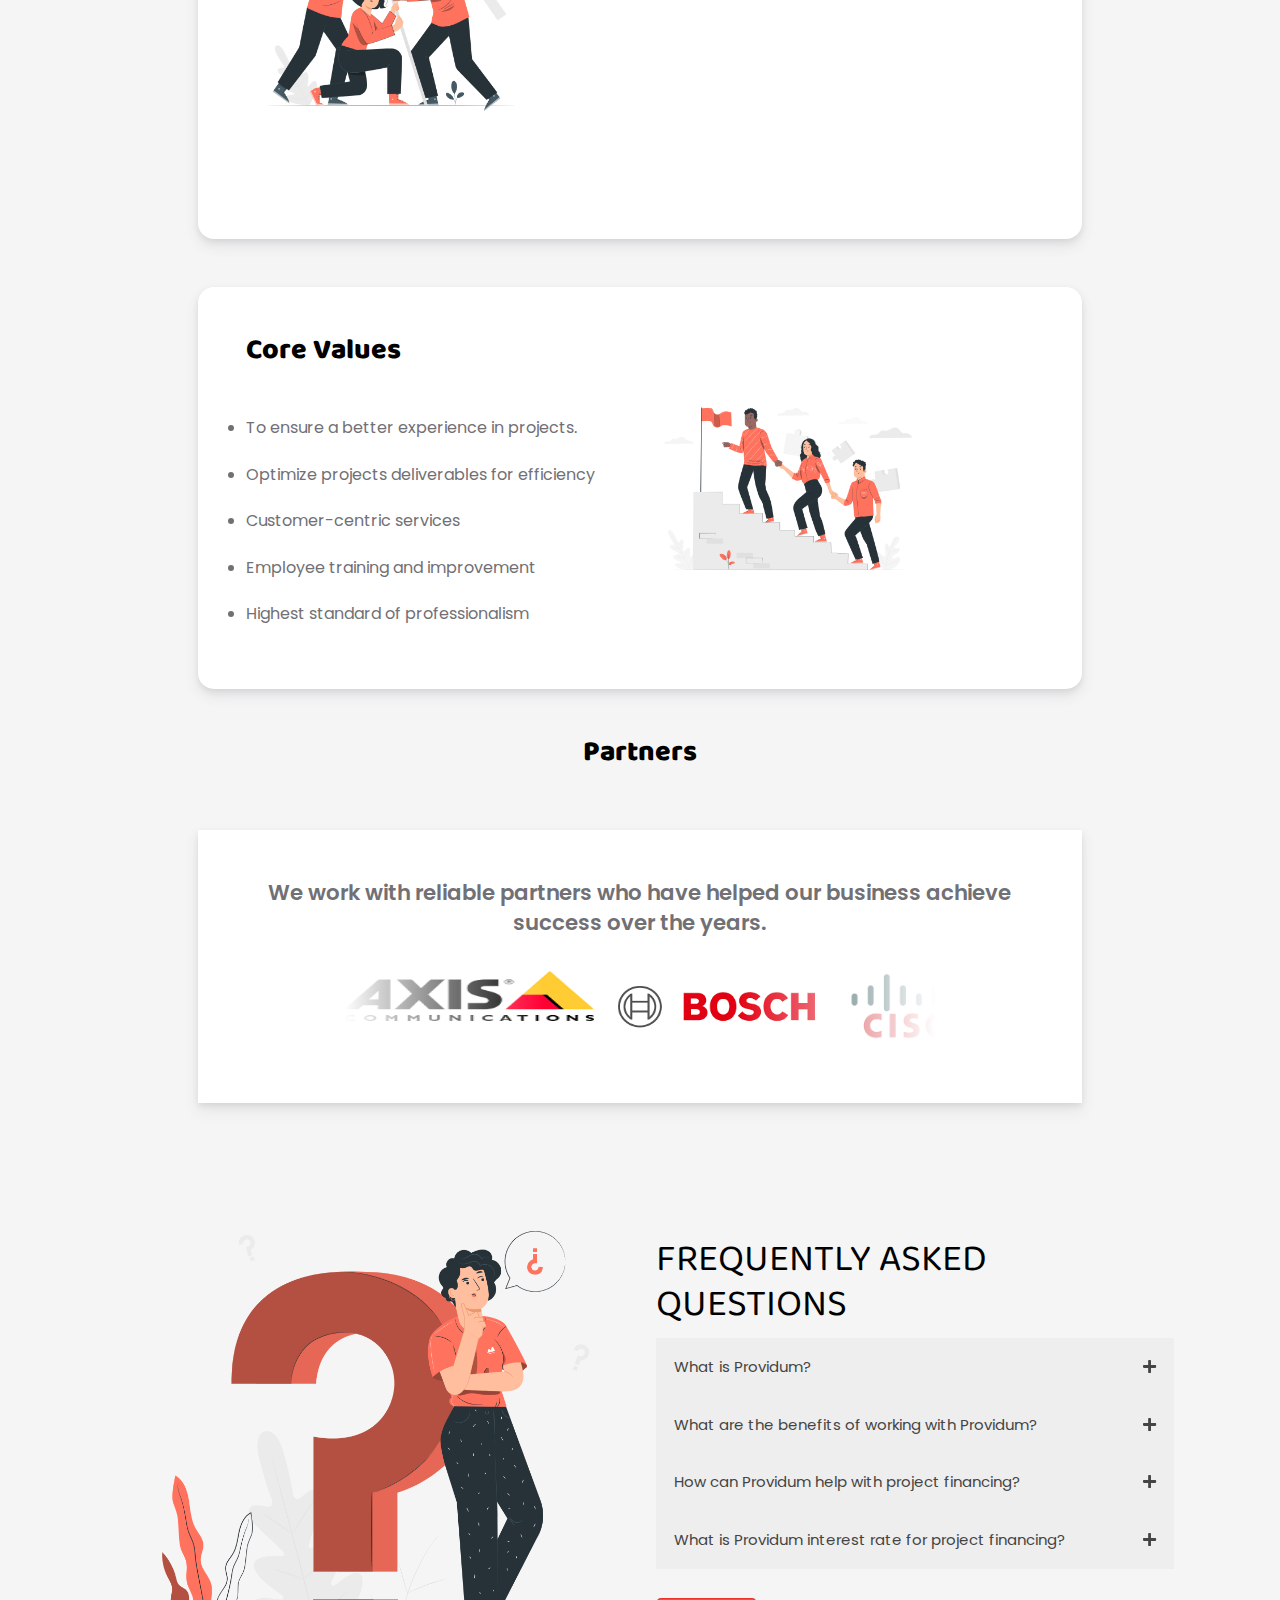
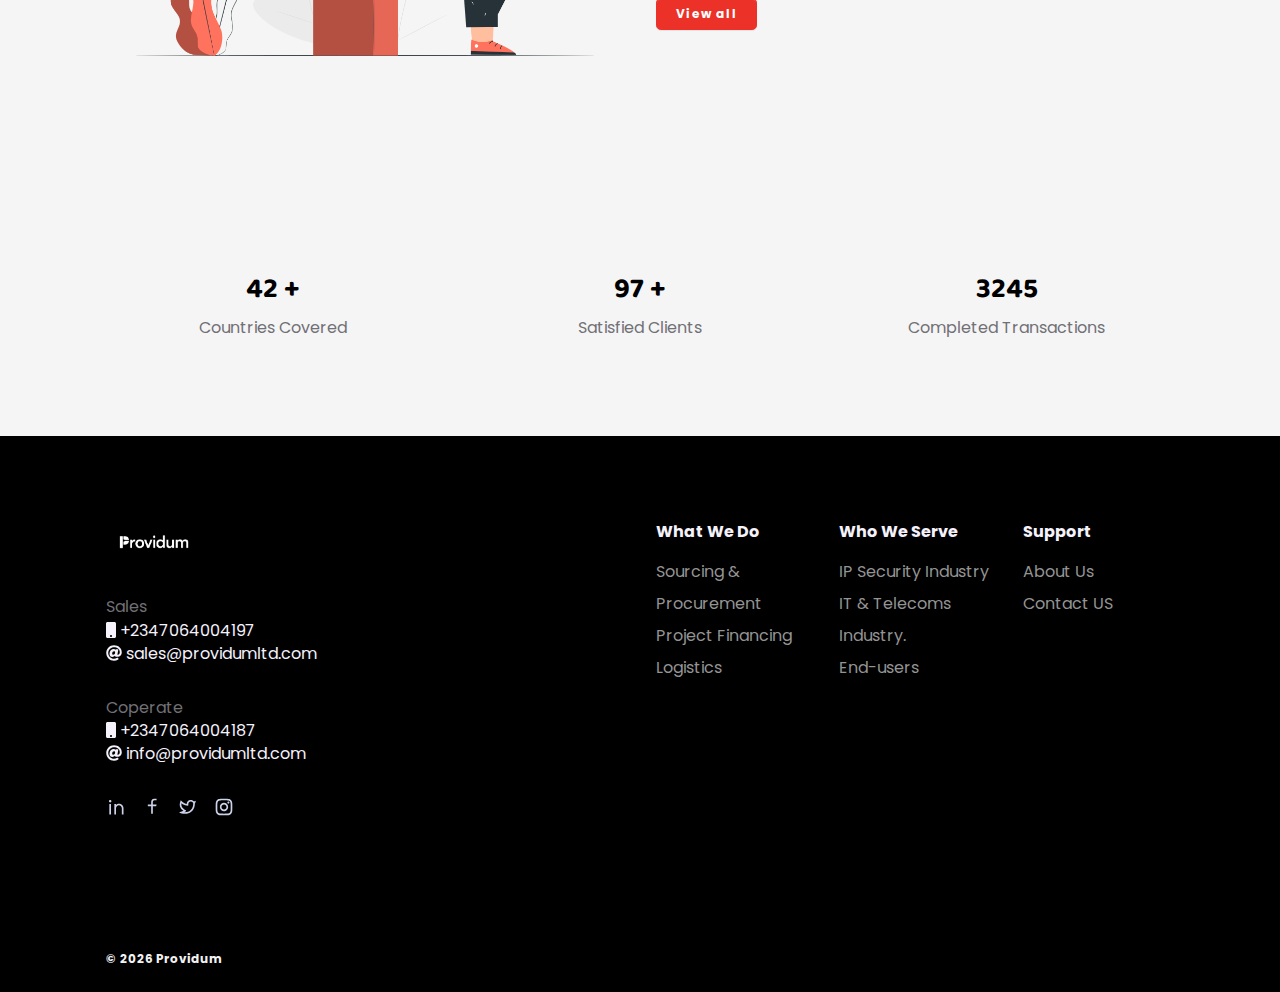
==== commit 4bac7a3c: "seo optimisation" ====
--- a/about.html
+++ b/about.html
@@ -3,8 +3,15 @@
 
 <head>
   <meta charset="utf-8">
-  <meta name="description" content="Descriptive providum ltd strengthening africa logistics security systems">
+  <!--  -->
+  <meta name="description" content="Providum Ltd is a supplier/distributor of IT & IP security products. We offer products and services
+  that are
+  dedicated to supporting system integrators in achieving success in their respective project.">
+  <meta name="og:title" property="og:title" content="Providum -Strengthen African enterprises by
+  simplifying distribution, project financing and logistics ">
   <meta http-equiv="X-UA-Compatible" content="IE=edge">
+  <link rel="canonical" href="https://providumltd.com/about">
+  
   <meta name="viewport" content="width=device-width, initial-scale=1">
 
 
--- a/assets/css/theme.css
+++ b/assets/css/theme.css
@@ -10729,7 +10729,7 @@
 }
 
 .bg-1000 {
-  background-color: #0A277C !important;
+  background-color: black !important;
 }
 
 .bg-1100 {
@@ -23215,6 +23215,27 @@
 
 }
 
+
+
+.readmorey {
+  border: 1px solid #4A5F98;
+  border-radius: 10px;
+  color: white;
+  background-color: #4A5F98;
+
+
+}
+
+.readmorey:hover {
+  border: 1px solid #FECB00;
+  border-radius: 10px;
+  color: white;
+  background-color: #FECB00;
+
+
+}
+
+
 .readmore {
   border: 1px solid #4A5F98;
   border-radius: 10px;
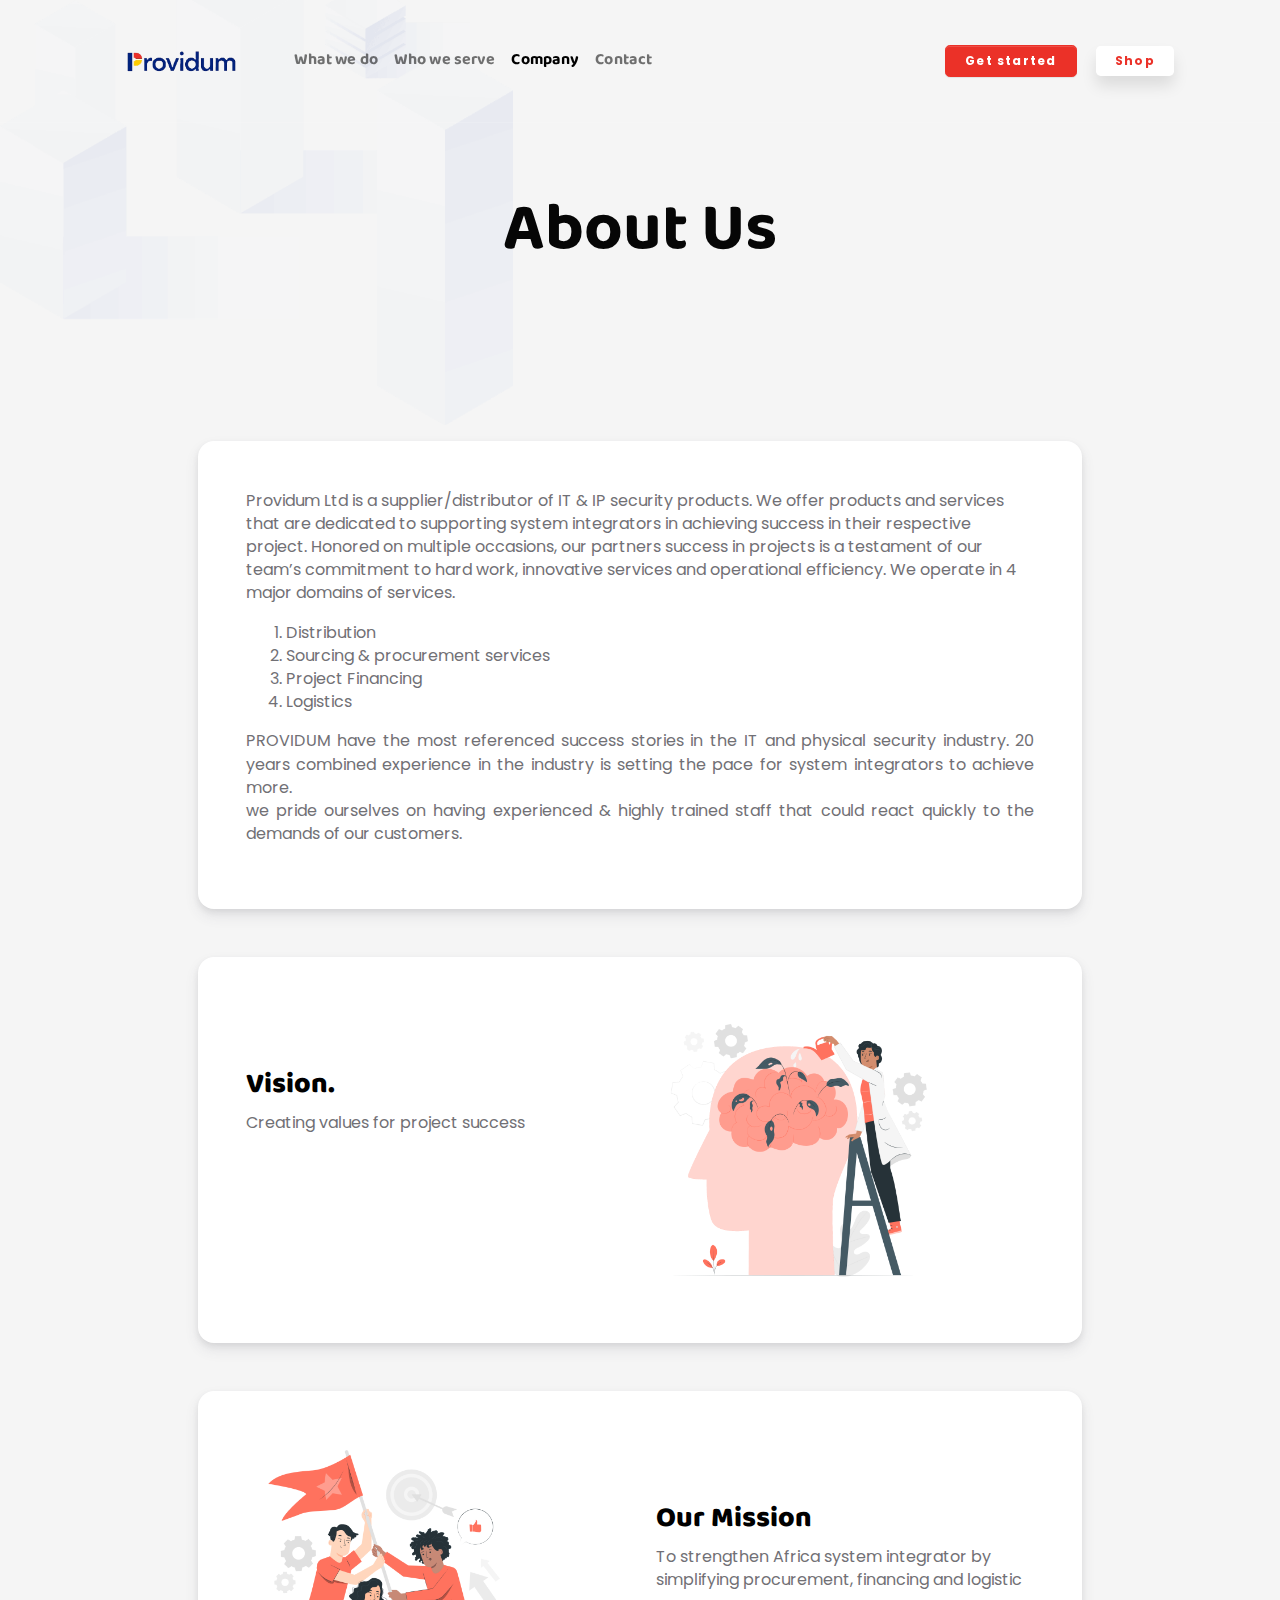
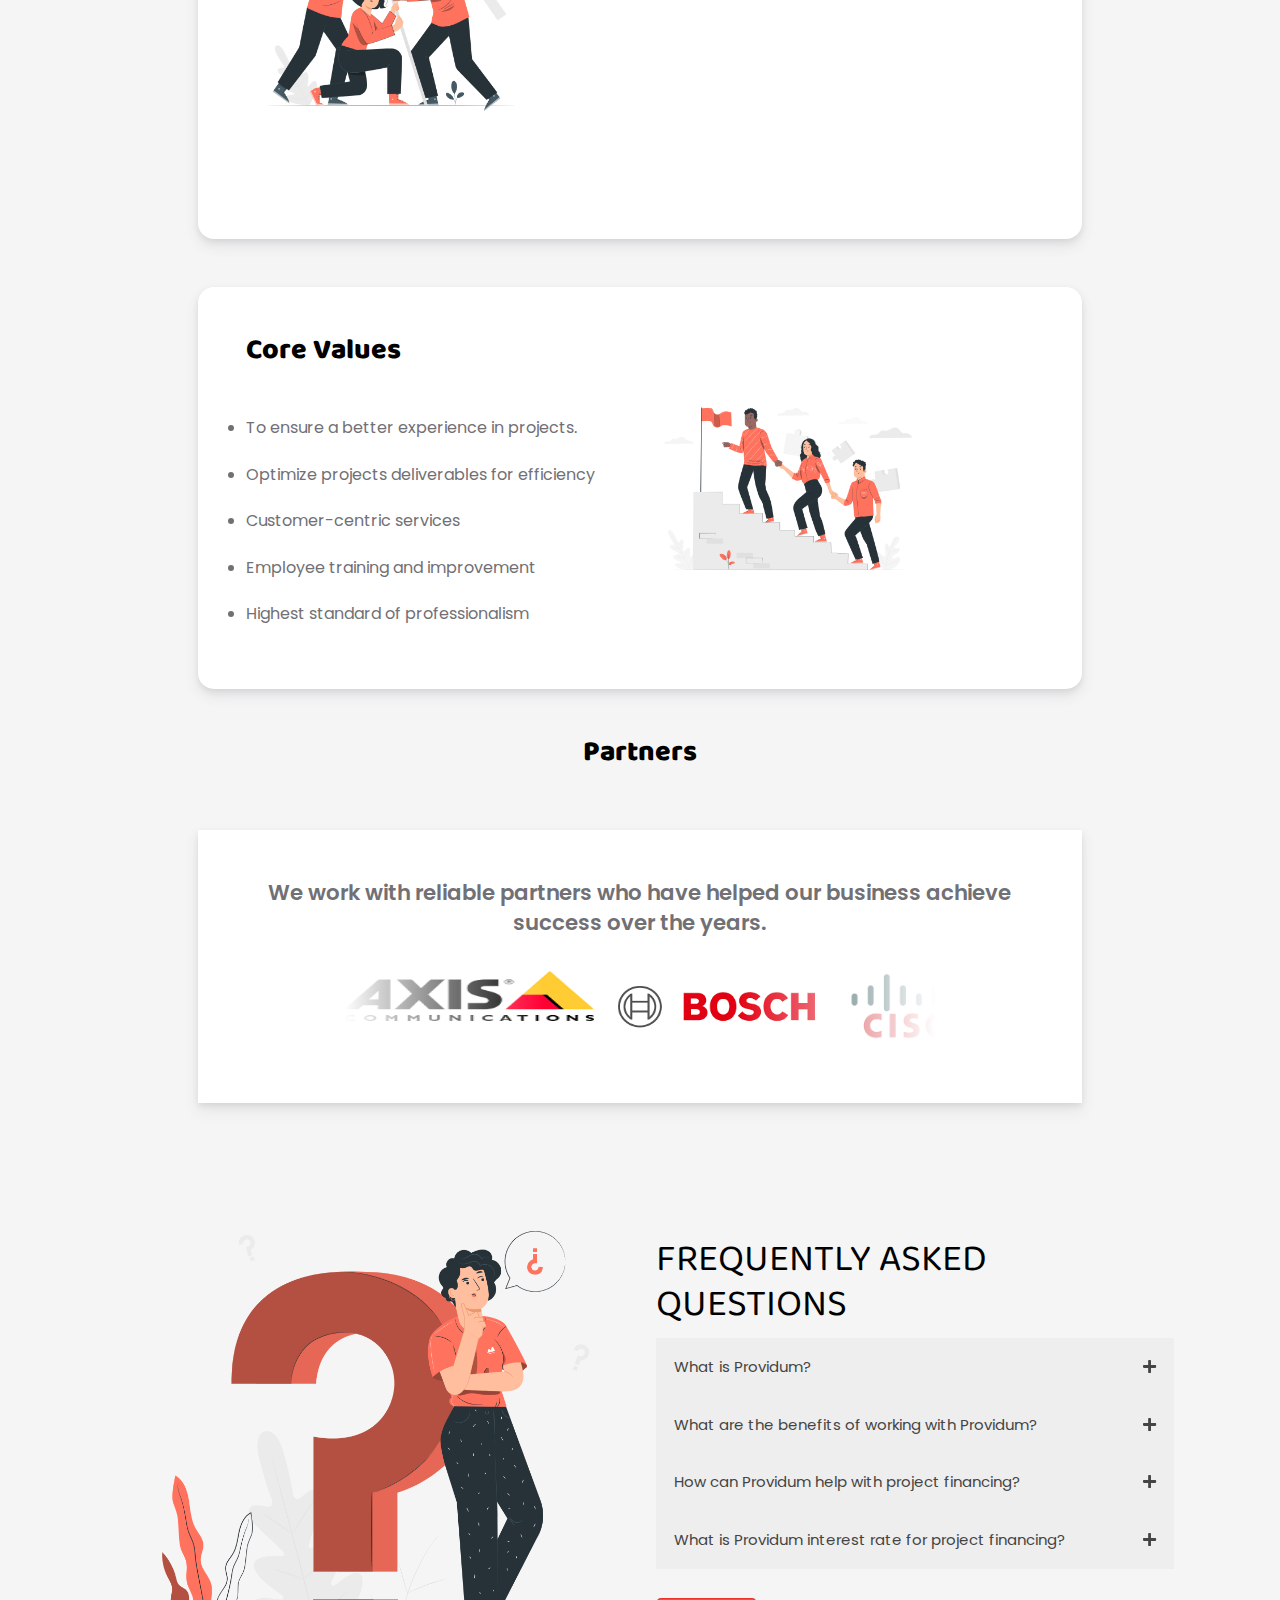
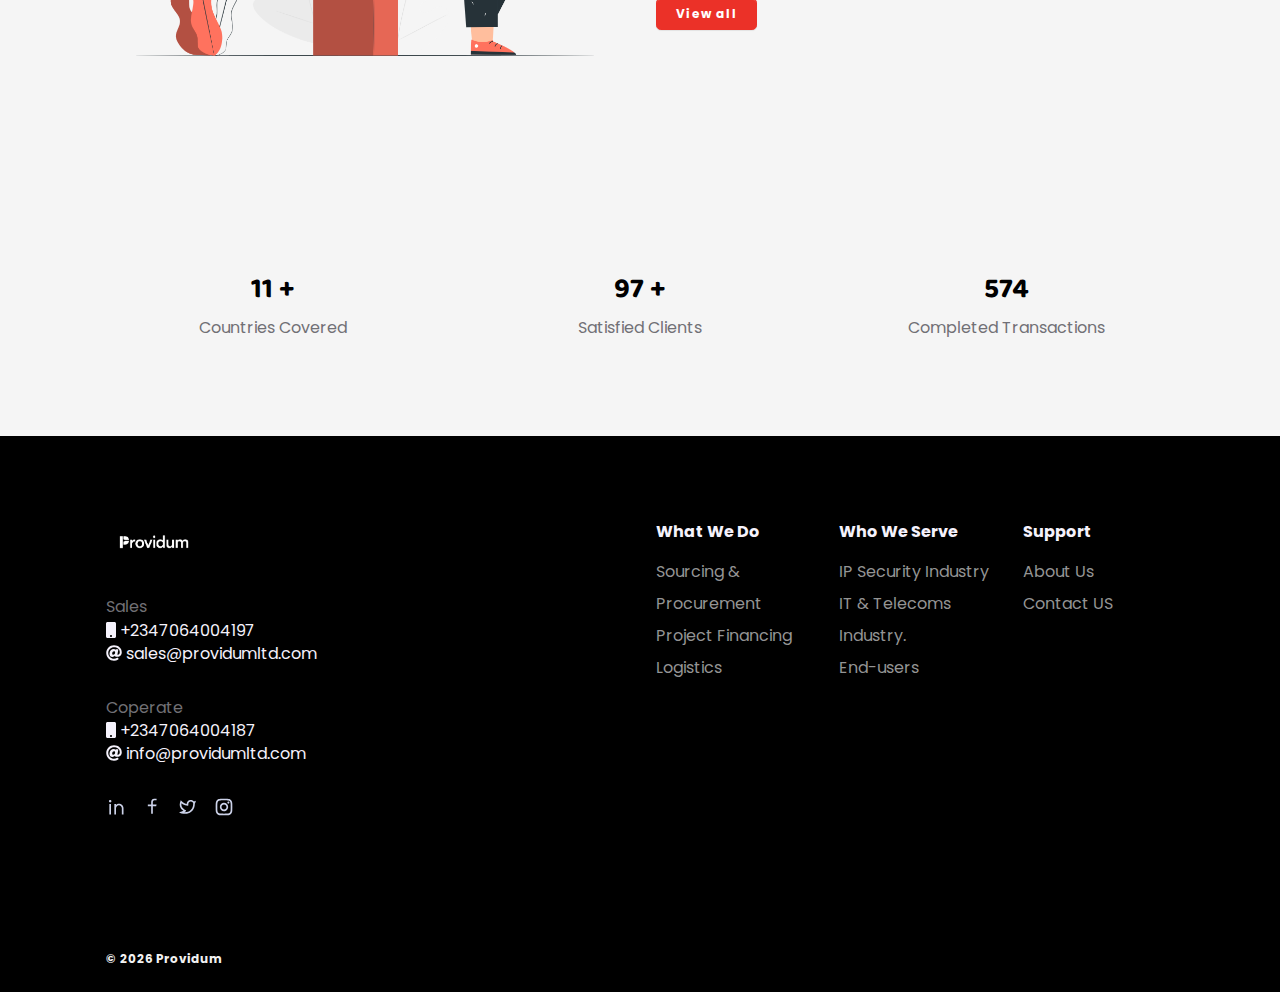
==== commit 92eec2e9: "new updates on statisics" ====
--- a/about.html
+++ b/about.html
@@ -532,6 +532,9 @@
                 <div class="slide">
                   <img src="assets/img/partners/pelco.jpg" height="100" width="250" alt="" />
                 </div>
+                <div class="slide">
+                  <img src="assets/img/partners/tecno.png" height="100" width="250" alt="" />
+                </div>
                 <div class="slide mt-3">
                   <img src="assets/img/partners/axis.png" height="50" width="250" alt="" />
                 </div>
@@ -552,6 +555,9 @@
                 </div>
                 <div class="slide">
                   <img src="assets/img/partners/pelco.jpg" height="100" width="250" alt="" />
+                </div>
+                <div class="slide">
+                  <img src="assets/img/partners/tecno.png" height="100" width="250" alt="" />
                 </div>
               </div>
             </div>
@@ -651,7 +657,7 @@
         <div class="row">
           <div class="col-xl-4 col-md-4">
             <div class="single_counter text-center">
-              <h3> <span class="counter">42</span> <span>+</span> </h3>
+              <h3> <span class="counter">11</span> <span>+</span> </h3>
               <p>Countries Covered</p>
             </div>
           </div>
@@ -664,7 +670,7 @@
 
           <div class="col-xl-4 col-md-4">
             <div class="single_counter text-center">
-              <h3> <span class="counter">3245</span></h3>
+              <h3> <span class="counter">574</span></h3>
               <p>Completed Transactions</p>
             </div>
           </div>
--- a/assets/css/theme.css
+++ b/assets/css/theme.css
@@ -6142,6 +6142,7 @@
   display: inline-block;
   width: 1.5em;
   height: 1.5em;
+  
   vertical-align: middle;
   background-repeat: no-repeat;
   background-position: center;
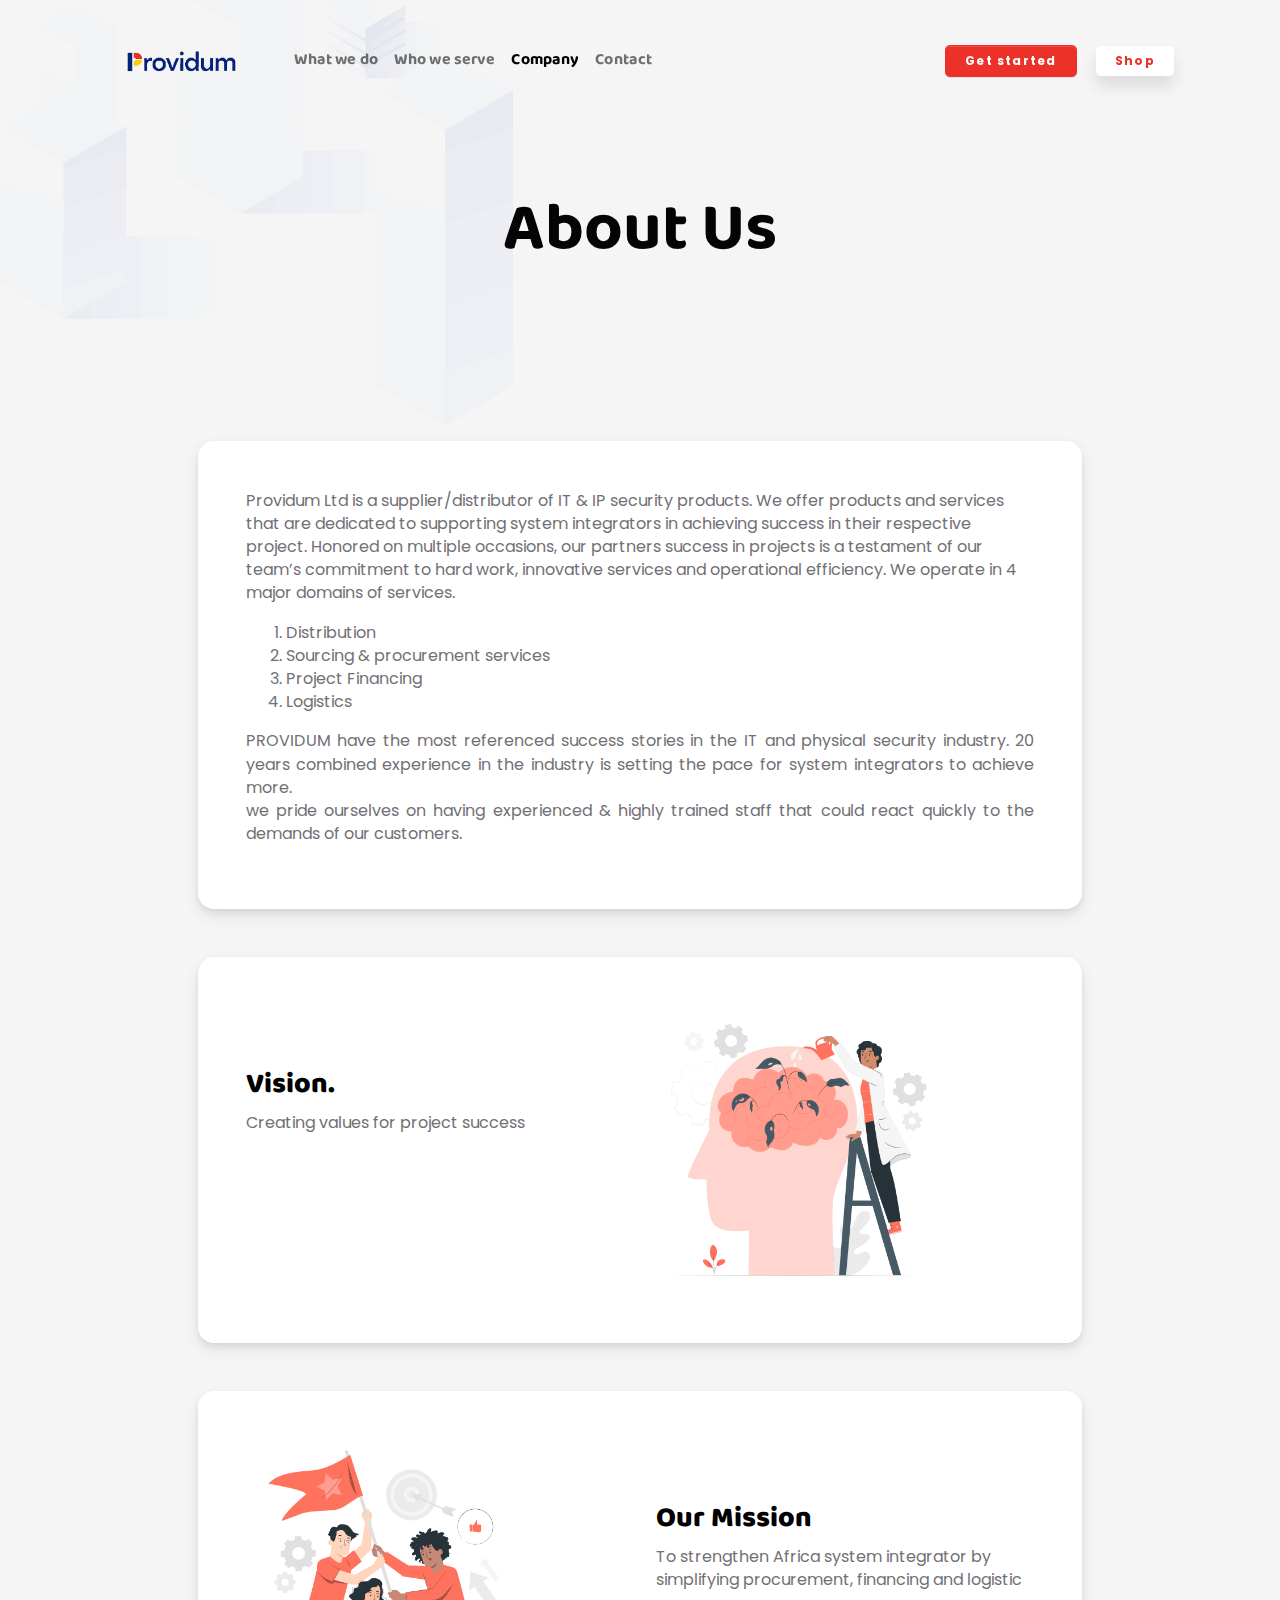
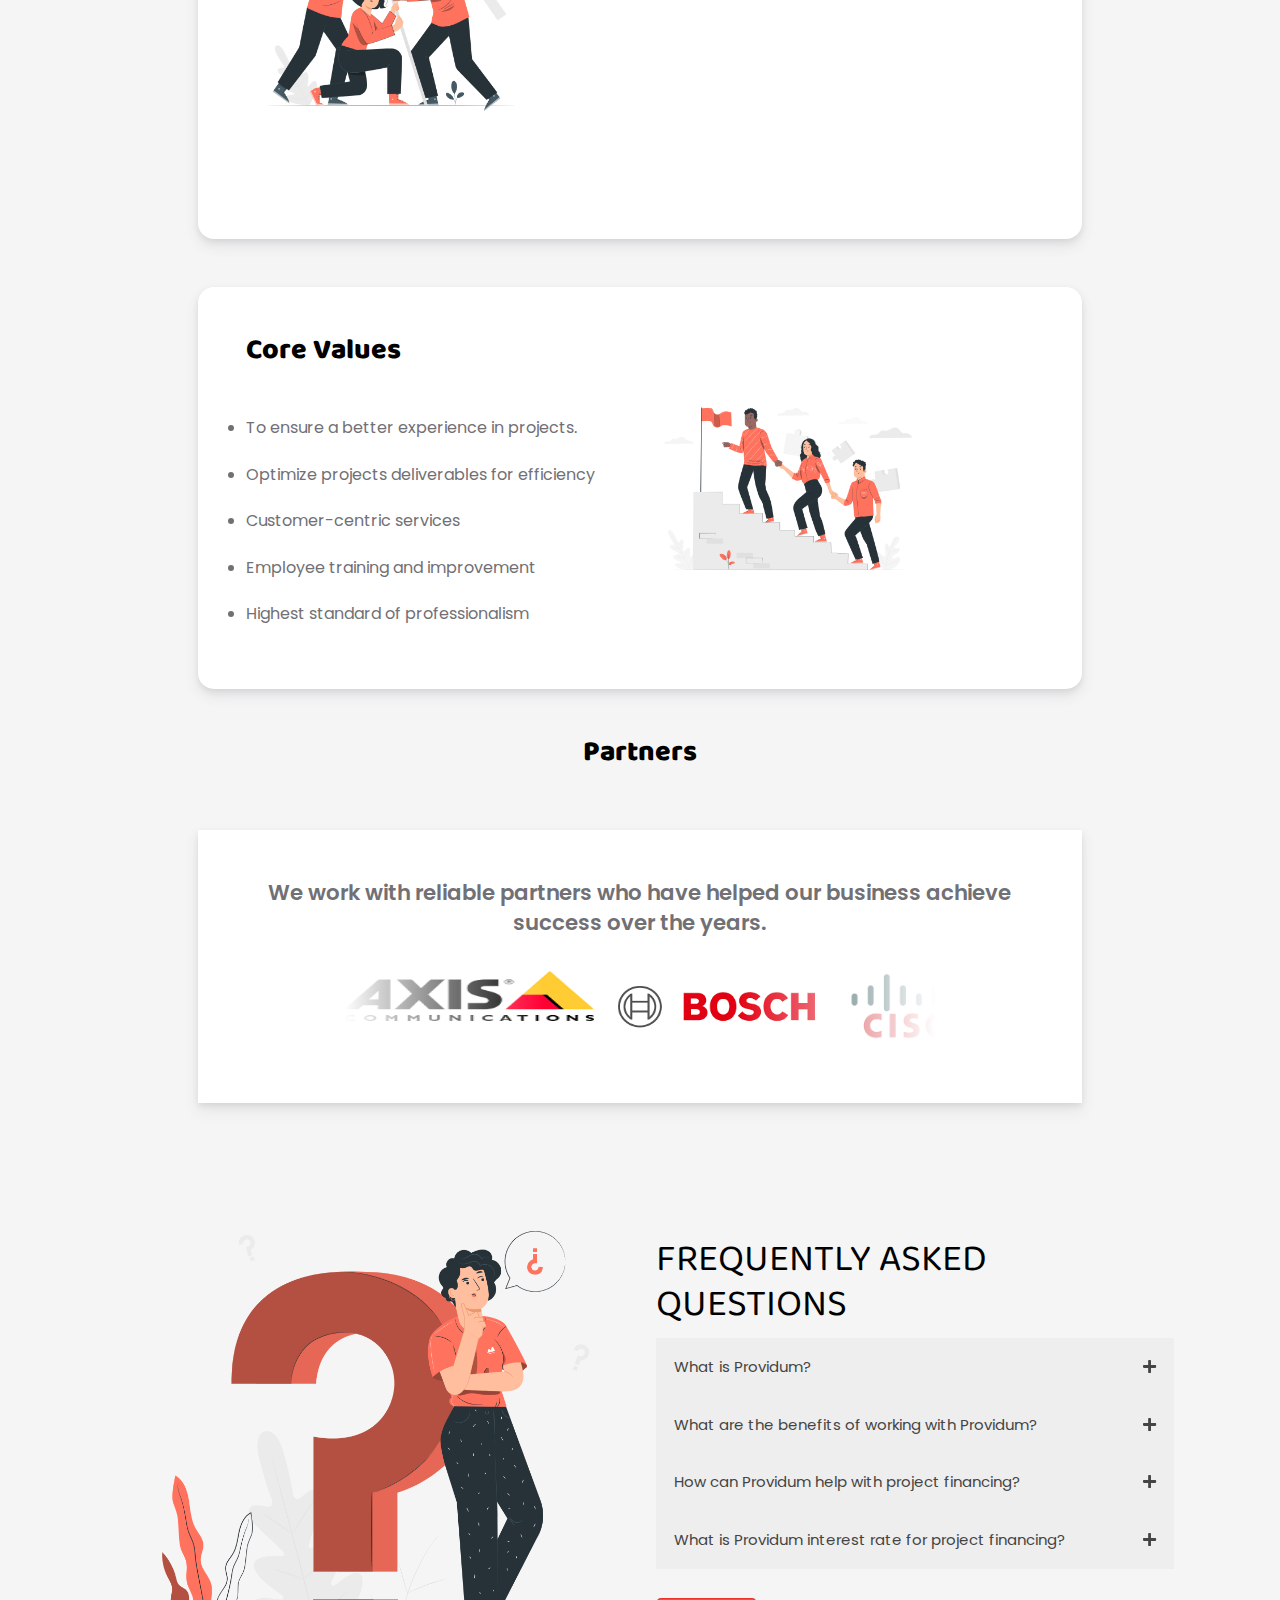
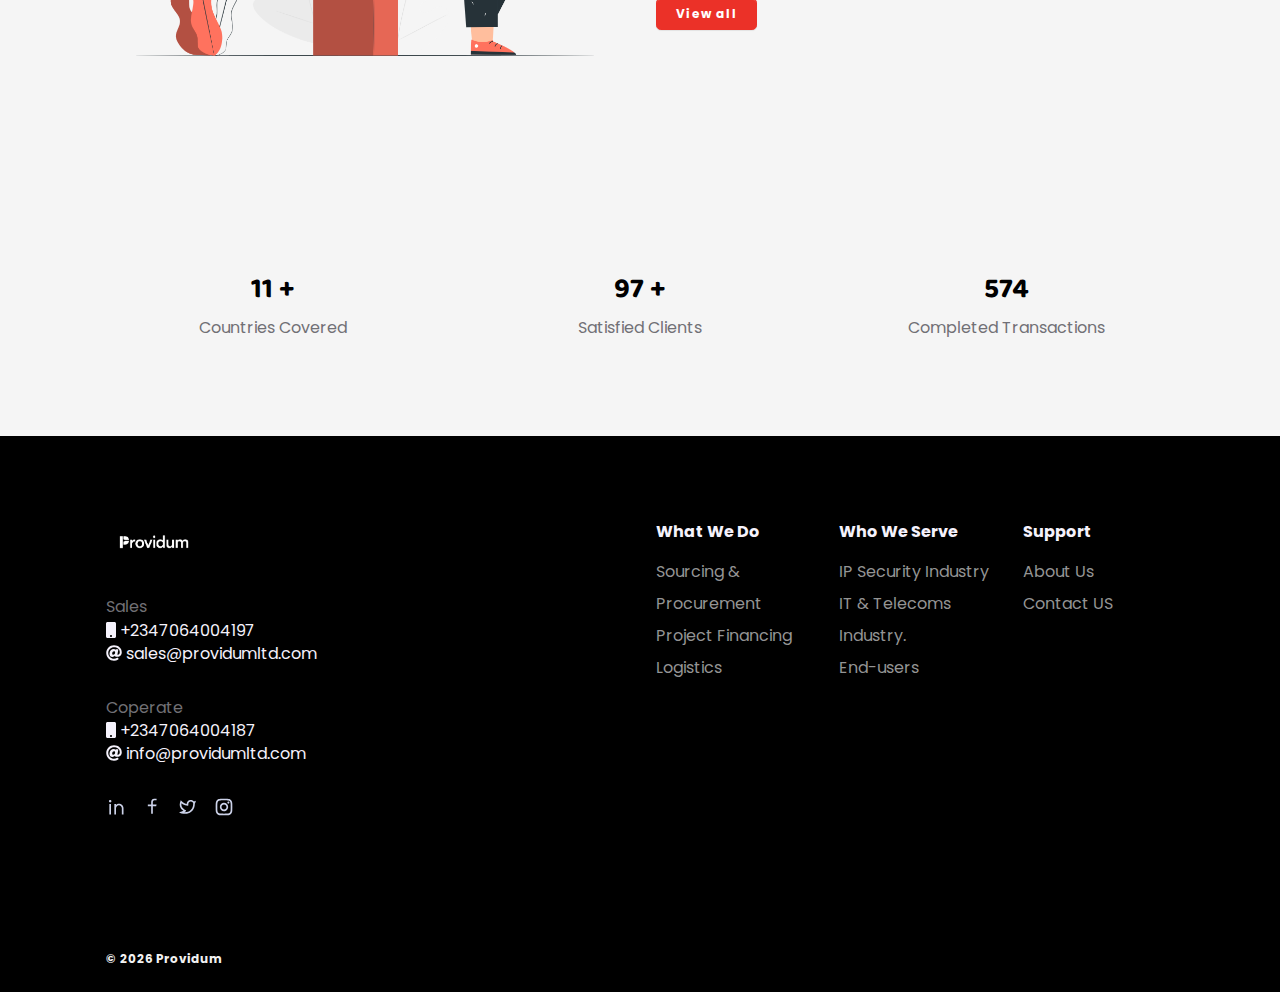
==== commit 0de81f4c: "new updates on statisics" ====
--- a/about.html
+++ b/about.html
@@ -511,6 +511,41 @@
 
             <div class="slider" id="partners">
               <div class="slide-track">
+                <div class="slide mt-3 ml-2">
+                  <img src="assets/img/partners/axis.png" height="50" width="250" alt="" />
+                </div>
+                <div class="slide">
+                  <img src="assets/img/partners/bosche.png" height="100" width="250" alt="" />
+                </div>
+                <div class="slide mt-3">
+                  <img src="assets/img/partners/cisco.png" height="70" width="150" alt="" />
+                </div>
+
+                <div class="slide">
+                  <img src="assets/img/partners/tecno.png" height="100" width="250" alt="" class="" />
+                </div>
+
+
+                <div class="slide">
+                  <img src="assets/img/partners/genetec.png" height="100" width="250" alt="" />
+                </div>
+                <div class="slide">
+                  <img src="assets/img/partners/milestone.png" height="100" width="250" alt="" />
+                </div>
+                <div class="slide">
+                  <img src="assets/img/partners/motorola.png" height="100" width="250" alt="" />
+                </div>
+
+                
+
+
+                <div class="slide">
+                  <img src="assets/img/partners/pelco.jpg" height="100" width="250" alt="" />
+                </div>
+            
+              
+
+                
                 <div class="slide mt-3">
                   <img src="assets/img/partners/axis.png" height="50" width="250" alt="" />
                 </div>
@@ -523,6 +558,11 @@
                 <div class="slide">
                   <img src="assets/img/partners/genetec.png" height="100" width="250" alt="" />
                 </div>
+
+                <div class="slide">
+                  <img src="assets/img/partners/tecno.png" height="100" width="250" alt="" class="mr-2 ml-2" />
+                </div>
+
                 <div class="slide">
                   <img src="assets/img/partners/milestone.png" height="100" width="250" alt="" />
                 </div>
@@ -532,33 +572,7 @@
                 <div class="slide">
                   <img src="assets/img/partners/pelco.jpg" height="100" width="250" alt="" />
                 </div>
-                <div class="slide">
-                  <img src="assets/img/partners/tecno.png" height="100" width="250" alt="" />
-                </div>
-                <div class="slide mt-3">
-                  <img src="assets/img/partners/axis.png" height="50" width="250" alt="" />
-                </div>
-                <div class="slide">
-                  <img src="assets/img/partners/bosche.png" height="100" width="250" alt="" />
-                </div>
-                <div class="slide mt-3">
-                  <img src="assets/img/partners/cisco.png" height="70" width="150" alt="" />
-                </div>
-                <div class="slide">
-                  <img src="assets/img/partners/genetec.png" height="100" width="250" alt="" />
-                </div>
-                <div class="slide">
-                  <img src="assets/img/partners/milestone.png" height="100" width="250" alt="" />
-                </div>
-                <div class="slide">
-                  <img src="assets/img/partners/motorola.png" height="100" width="250" alt="" />
-                </div>
-                <div class="slide">
-                  <img src="assets/img/partners/pelco.jpg" height="100" width="250" alt="" />
-                </div>
-                <div class="slide">
-                  <img src="assets/img/partners/tecno.png" height="100" width="250" alt="" />
-                </div>
+              
               </div>
             </div>
 
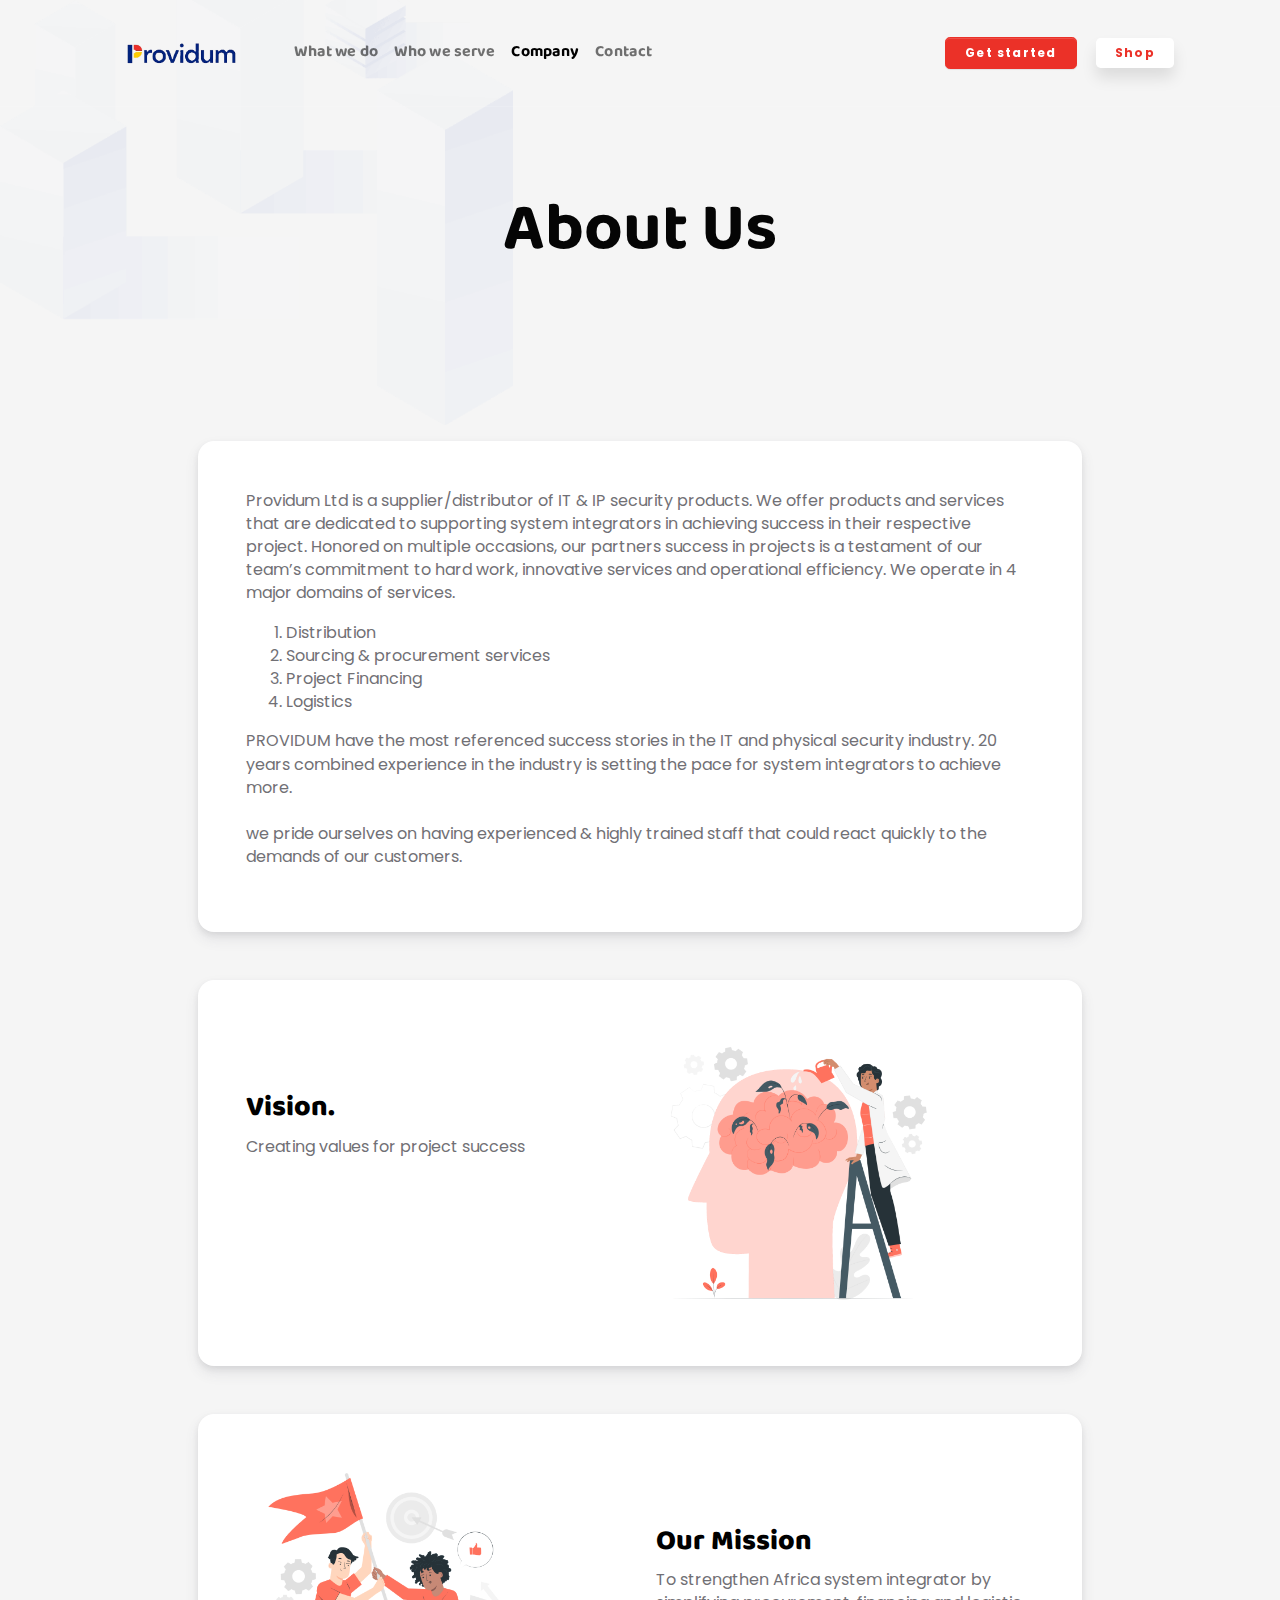
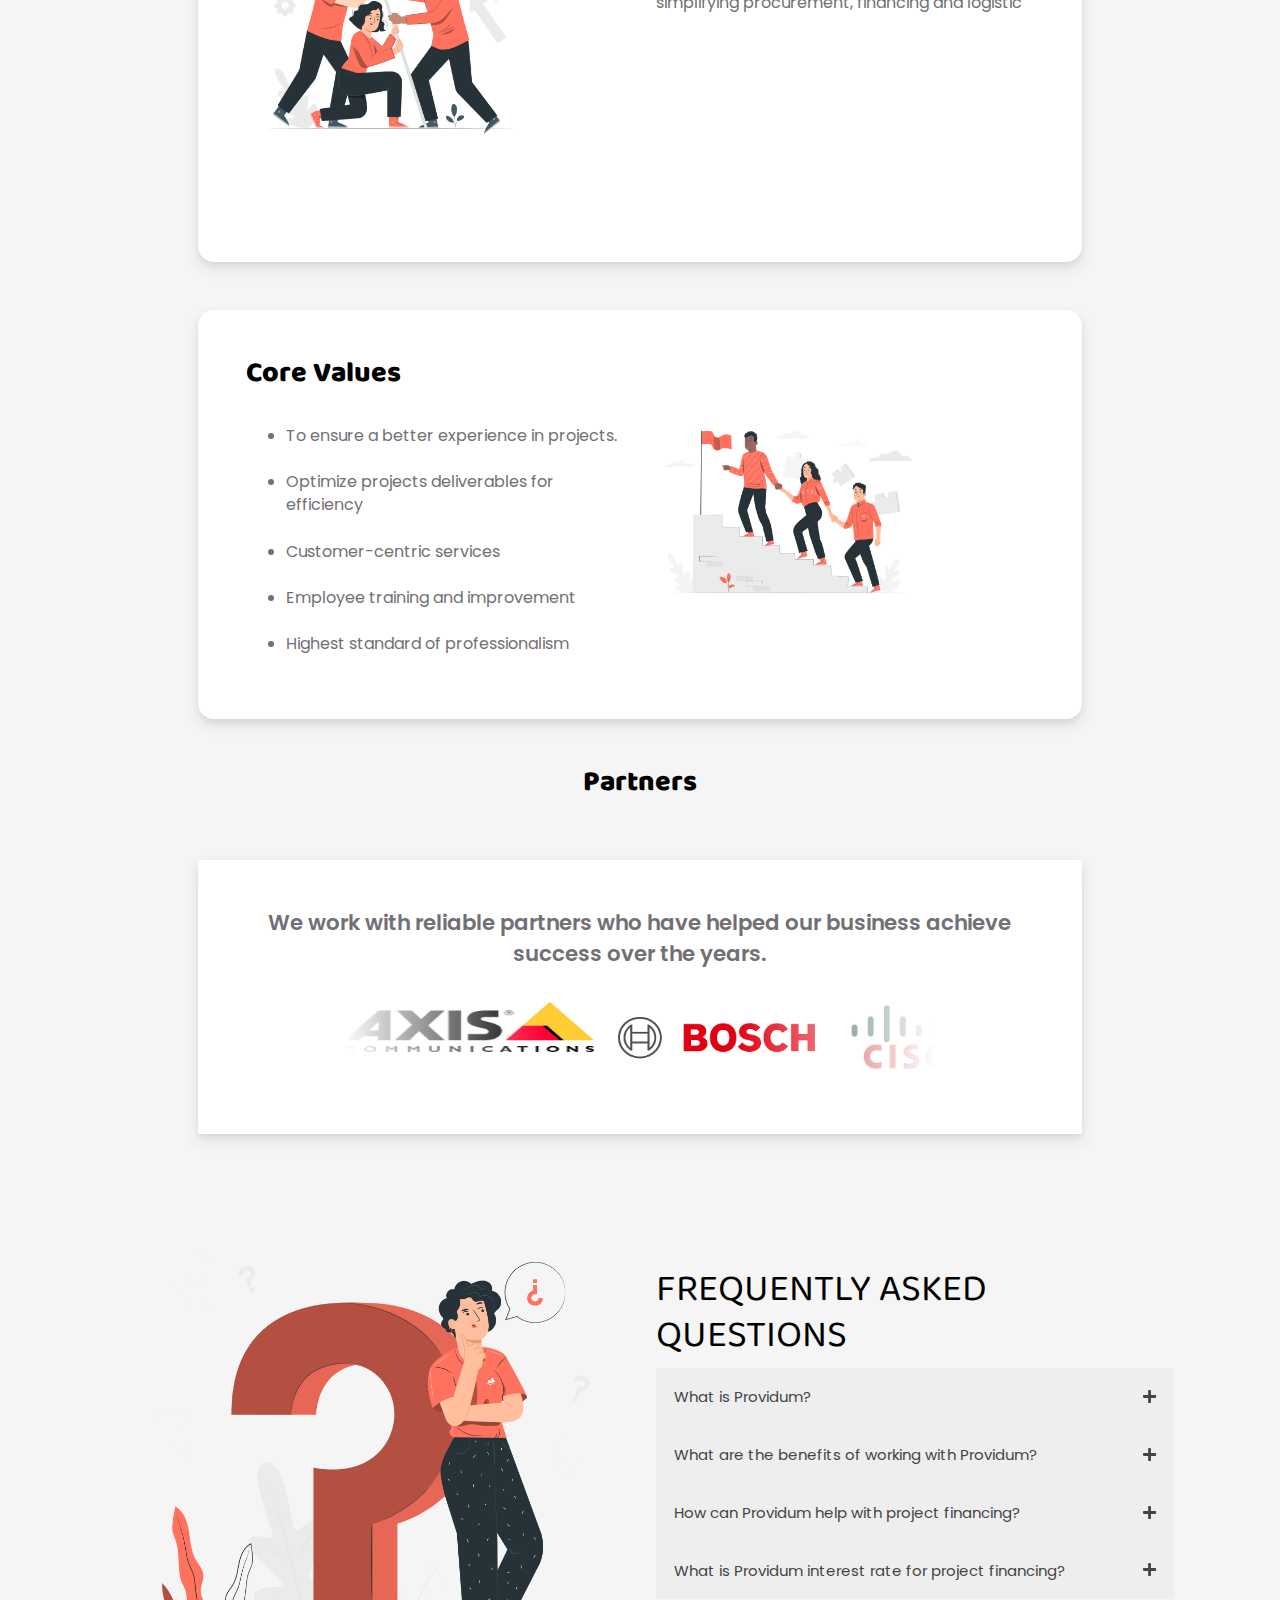
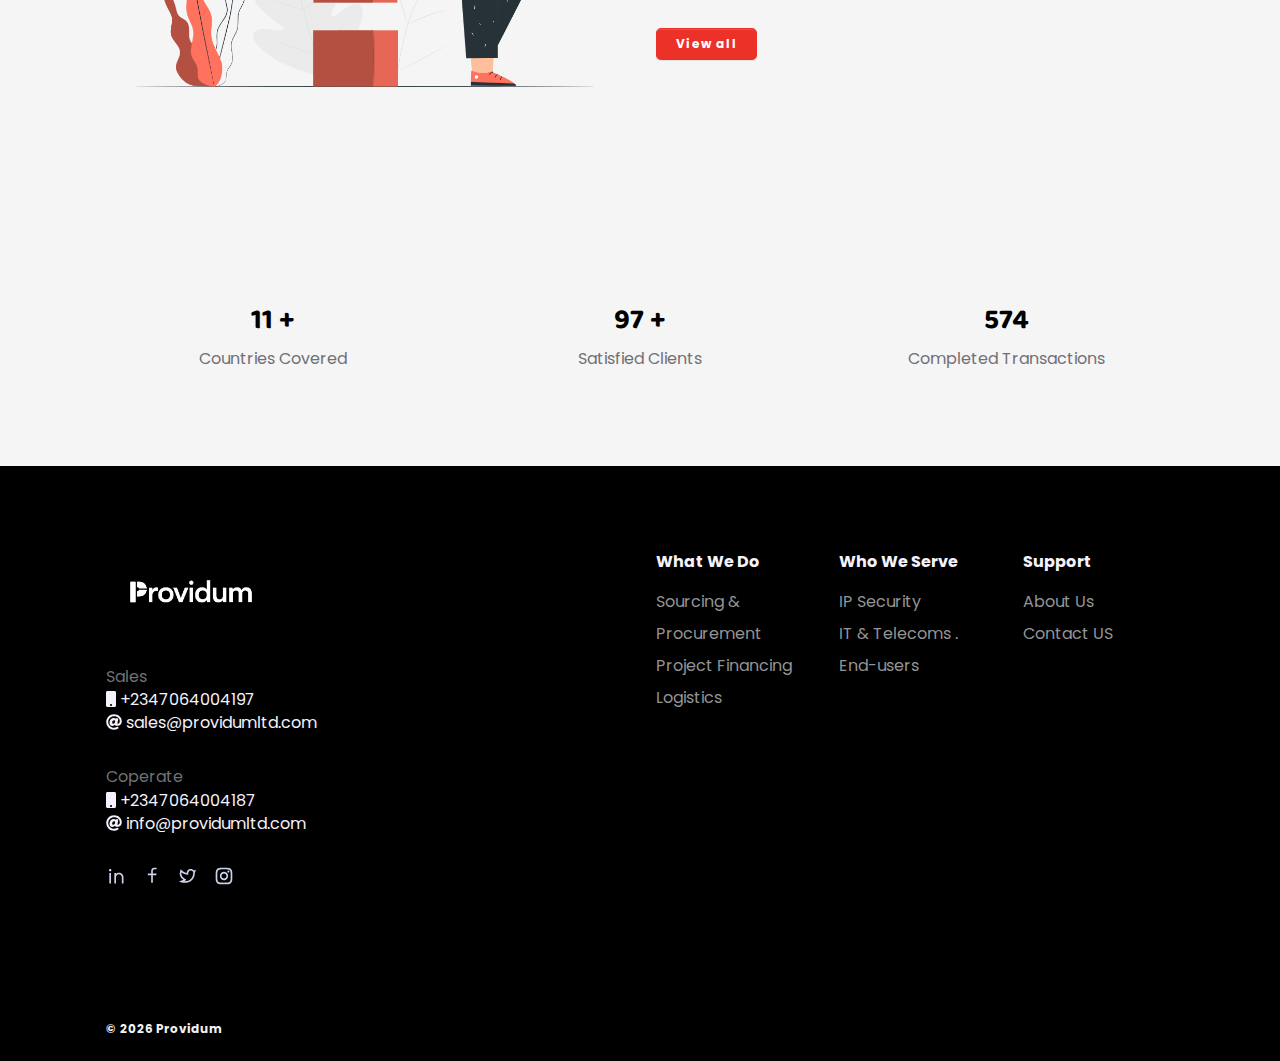
==== commit 5ab768b1: "new updates on images" ====
--- a/about.html
+++ b/about.html
@@ -111,12 +111,15 @@
   <!--    Main Content-->
   <!-- ===============================================-->
   <main class="main" id="top">
-    <nav class="navbar navbar-expand-lg navbar-light fixed-top py-3" data-navbar-on-scroll="light">
+    <nav class="navbar navbar-expand-lg navbar-light fixed-top" data-navbar-on-scroll="light">
       <div class="container"> <a class="navbar-brand me-4" href="index.html"><img src="assets/img/icons/logo.png"
             height="80" alt="logo" /></a>
-        <button class="navbar-toggler" type="button" data-bs-toggle="collapse" data-bs-target="#navbarSupportedContent"
-          aria-controls="navbarSupportedContent" aria-expanded="false" aria-label="Toggle navigation"><span
-            class="navbar-toggler-icon"></span></button>
+            <button class="navbar-toggler" type="button" data-bs-toggle="collapse" data-bs-target="#navbarSupportedContent"
+          aria-controls="navbarSupportedContent" aria-expanded="false" aria-label="Toggle navigation"
+          style="background-color: #EB3128;"> <span class="" role="button"><i class="fa fa-bars" aria-hidden="true"
+              style="color:#e6e6ff"></i></span></button>
+
+
         <div class="collapse navbar-collapse border-top border-lg-0 mt-4 mt-lg-0" id="navbarSupportedContent">
           <ul class="navbar-nav me-auto pt-2 pt-lg-0 font-base align-items-center">
             <li class="nav-item  dropdown position-static">
@@ -153,8 +156,8 @@
                     <div>
 
                     </div>
-                    <a class="dropdown-item" href="serve-ip.html">IP Security Industry</a>
-                    <a class="dropdown-item" href="/serve-telecoms.html">IT & Telecoms Industry</a>
+                    <a class="dropdown-item" href="serve-ip.html">IP Security</a>
+                    <a class="dropdown-item" href="/serve-telecoms.html">IT & Telecoms</a>
 
                     <a class="dropdown-item" href="serve-ip.html">End-users</a>
 
@@ -280,12 +283,14 @@
                   <li>Logistics</li>
                 </ol>
 
-                <p class="fs-0 text-justify">
+                <p class="fs-0 text-left">
                   PROVIDUM have the most referenced success stories in the IT and physical security industry. 20
                   years
                   combined
                   experience in the industry is setting the pace for system integrators to achieve more.
-                  <br>we pride ourselves on having experienced & highly trained staff that could react
+                  <br>
+                  <br>
+                  we pride ourselves on having experienced & highly trained staff that could react
                   quickly to
                   the
                   demands of our customers.
@@ -418,22 +423,24 @@
               <div class="col-md-6">
                 <h1 class="fs-2 fw-normal mt-"> <b>Core Values</b></h1>
                 <br>
-                <p>
-
-
-
-                  <li>To ensure a better experience in projects. </li>
-                  <br>
-                  <li>Optimize projects deliverables for efficiency</li>
-                  <br>
-                  <li>Customer-centric services</li>
-                  <br>
-                  <li>Employee training and improvement</li>
-                  <br>
-                  <li>Highest standard of professionalism</li>
-
-
-                </p>
+            
+
+
+<ul class="">
+  <li>To ensure a better experience in projects. </li>
+  <br>
+  <li>Optimize projects deliverables for efficiency</li>
+  <br>
+  <li>Customer-centric services</li>
+  <br>
+  <li>Employee training and improvement</li>
+  <br>
+  <li>Highest standard of professionalism</li>
+</ul>
+              
+
+
+             
 
 
 
@@ -793,7 +800,7 @@
       <div class="container">
         <div class="row py-7">
           <div class="col-12 col-sm-12 col-lg-6 mb-4 order-0 order-sm-0"><a class="text-decoration-none" href="#"><img
-                src="assets/img/icons/PROVIDUM (2).jpg" height="51" alt="" /></a>
+                src="assets/img/icons/PROVIDUM (2).jpg" height="90" alt="" /></a>
             <br>
             <p class=" mt-4 mb-0">Sales</p>
             <p class="text-light  mb-0"> <i class="fas fa-mobile me-1"></i>+2347064004197</p>
@@ -830,11 +837,11 @@
           <div class="col-md-6 col-sm-4 col-lg-2 mb-3 order-3 order-sm-2">
             <h5 class="lh-lg fw-bold text-light font-sans-serif">Who We Serve</h5>
             <ul class="list-unstyled text-light mb-md-4 mb-lg-0">
-              <li class="lh-lg"><a class="text-500 footer-link text-light" href="serve-ip.html">IP Security Industry
+              <li class="lh-lg"><a class="text-500 footer-link text-light" href="serve-ip.html">IP Security 
                 </a>
               </li>
               <li class="lh-lg"><a class="text-500 footer-link text-light" href="serve-ip.html">IT & Telecoms
-                  Industry.</a>
+                  .</a>
               </li>
               <!-- <li class="lh-lg"><a class="text-500 footer-link text-light" href="serve.html">MEP Consultant</a></li> -->
               <li class="lh-lg"><a class="text-500 footer-link text-light" href="serve-ip.html">End-users</a></li>
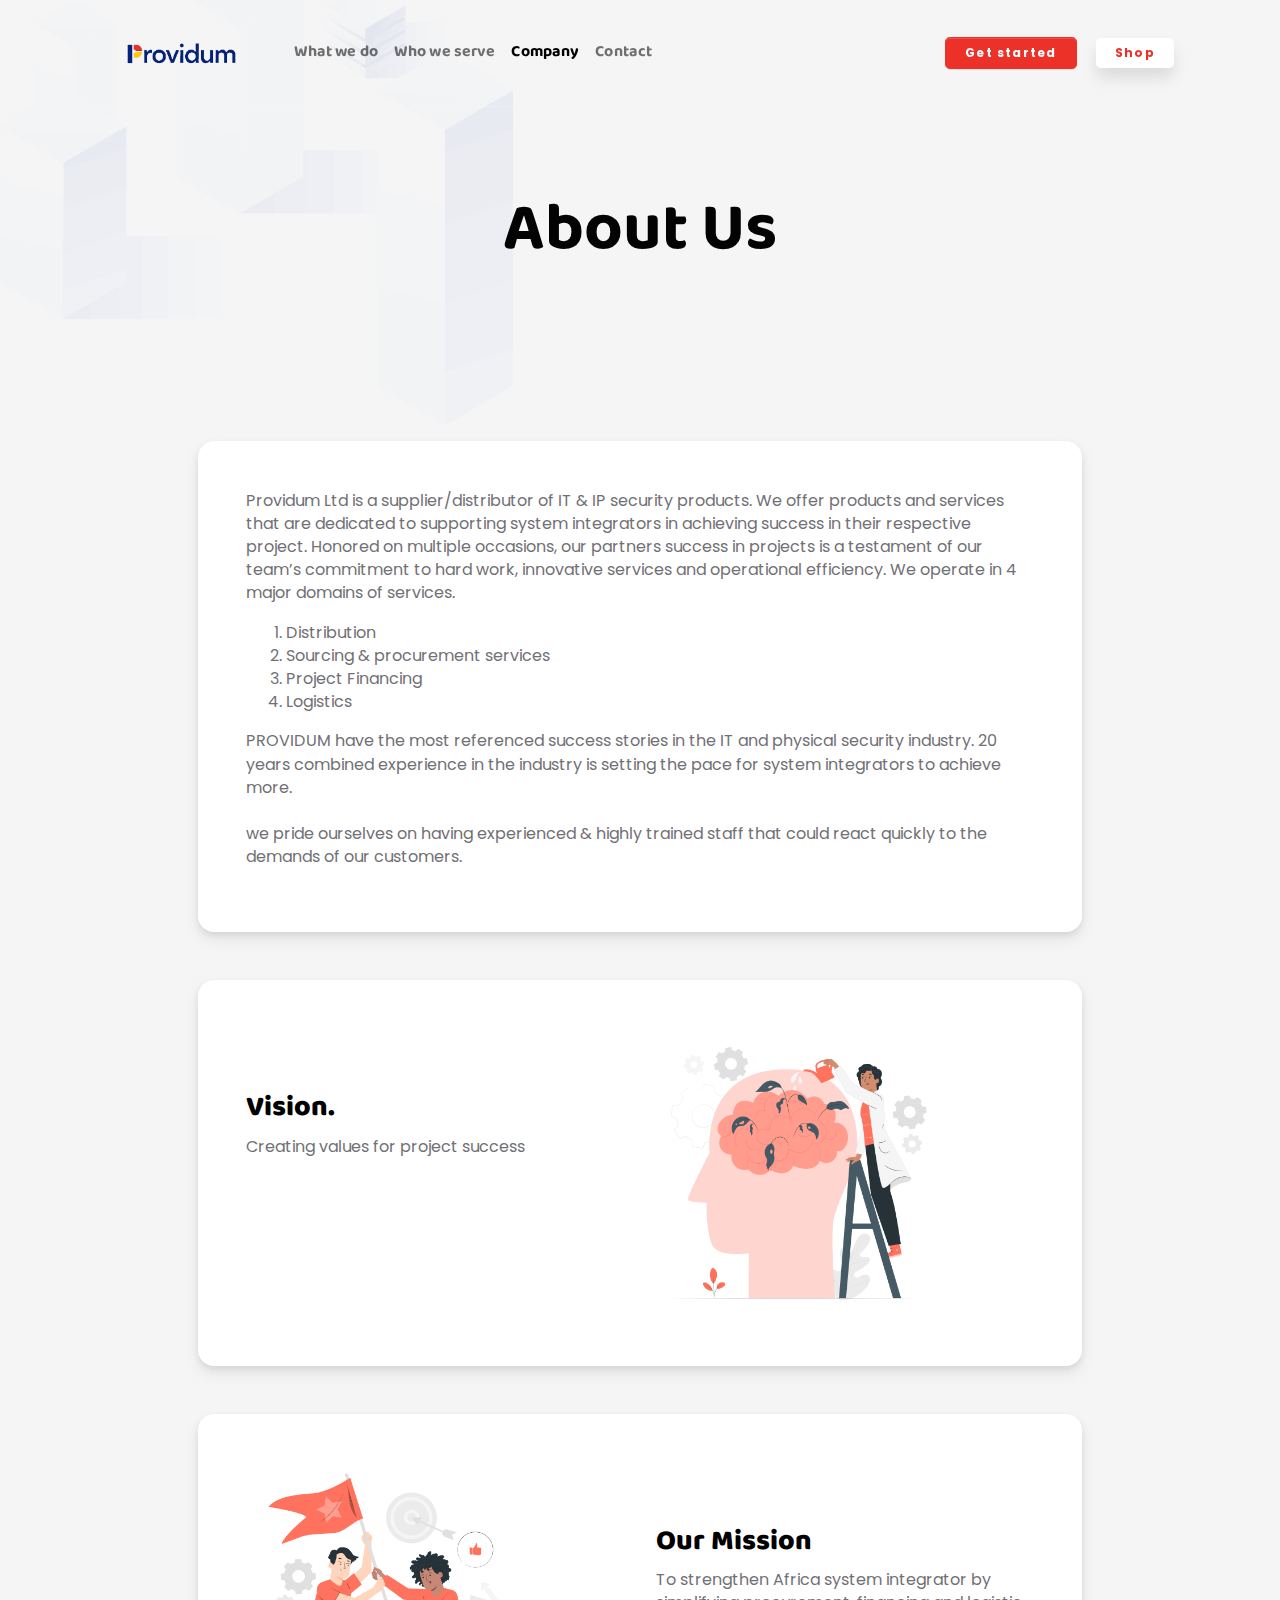
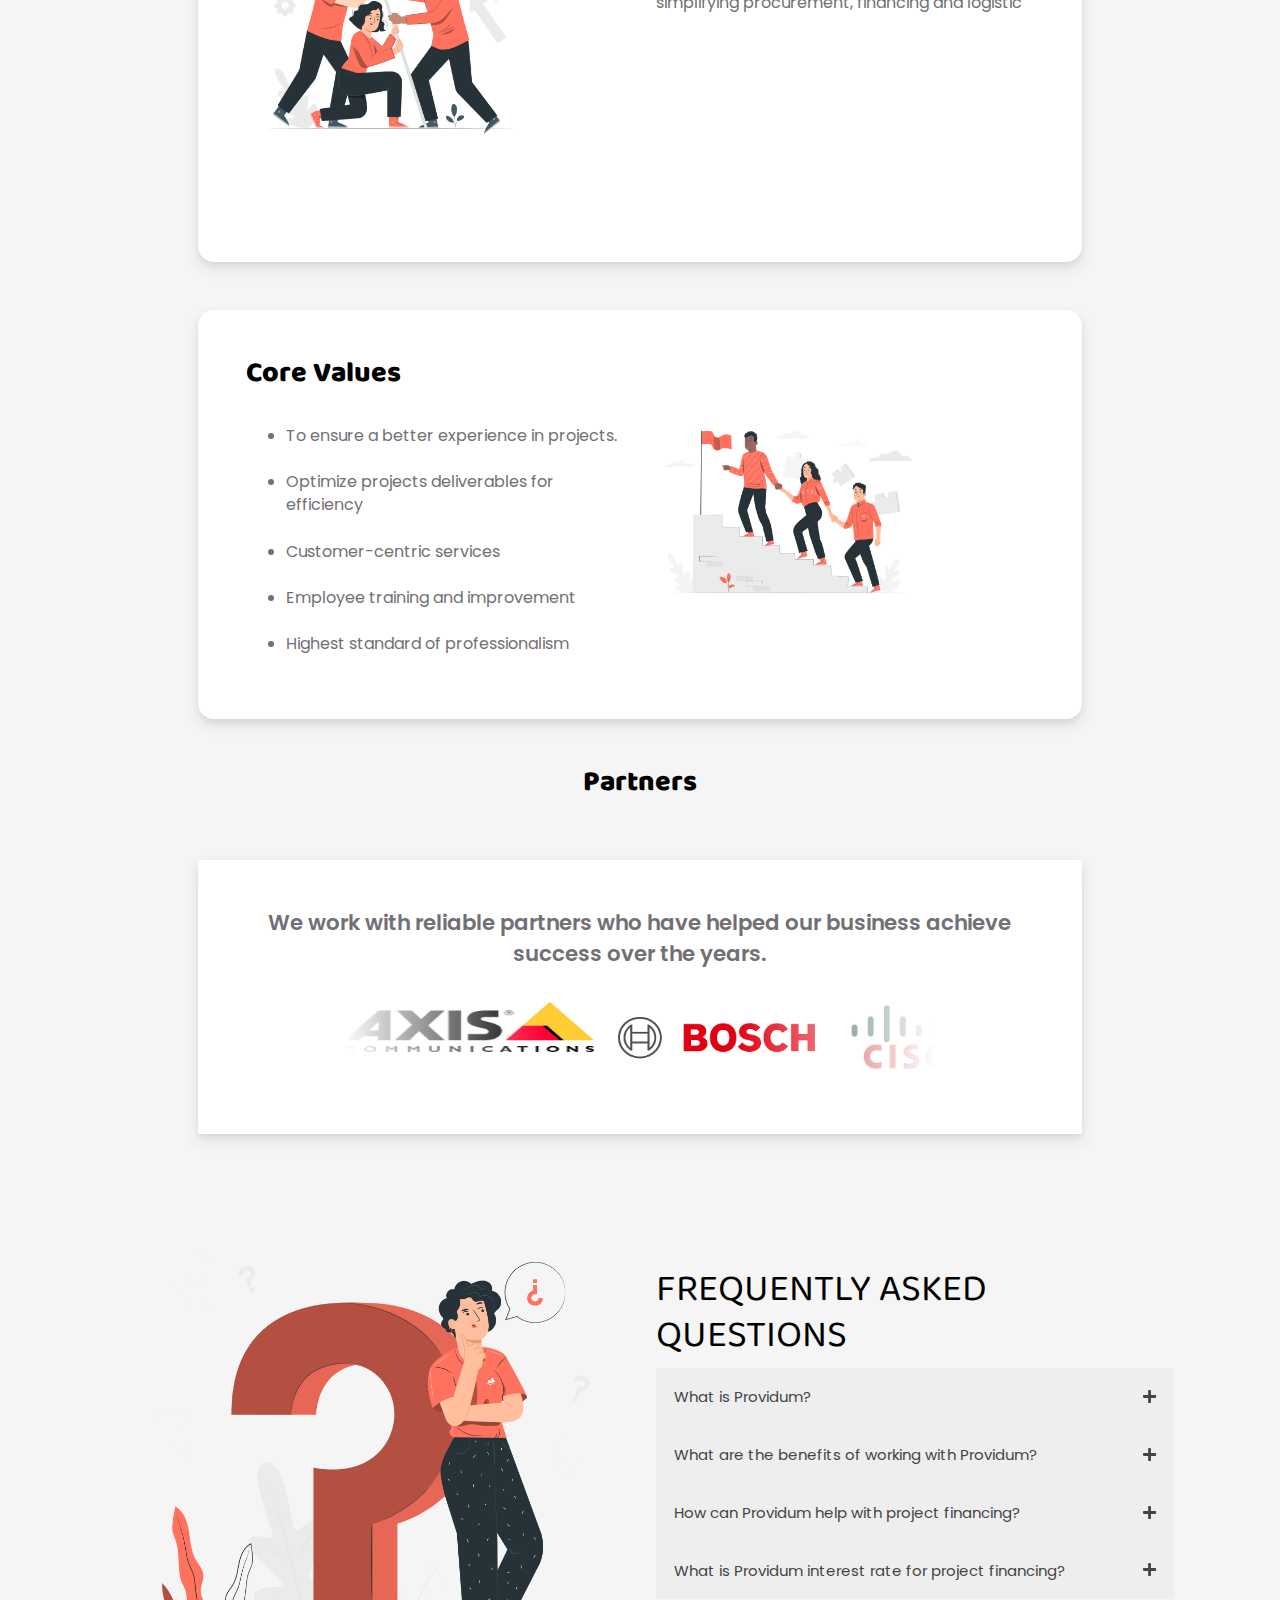
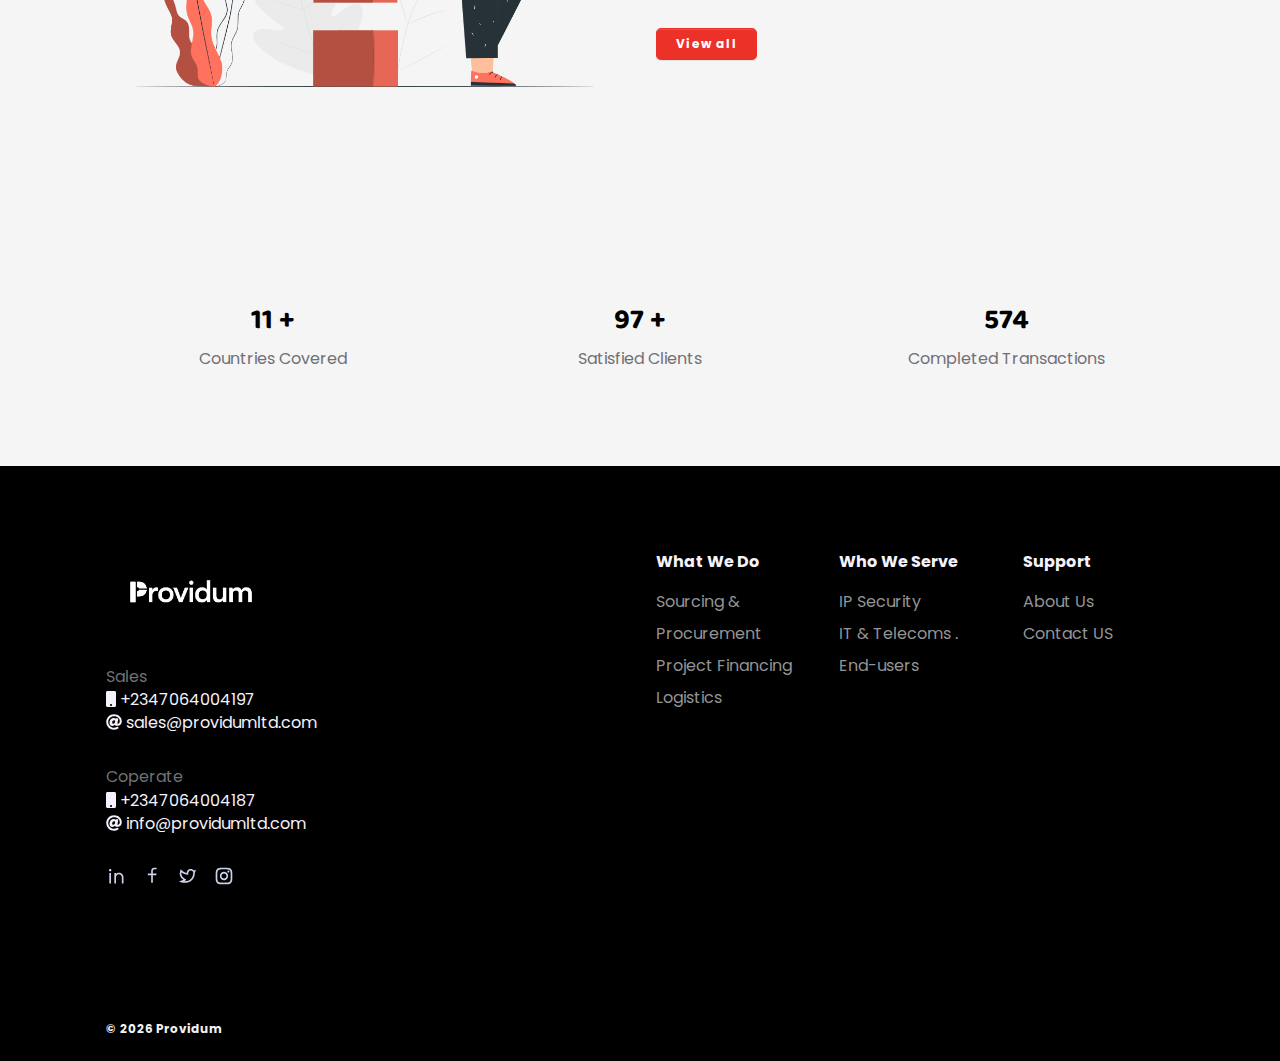
==== commit 71e2bdf3: "added new changees" ====
--- a/about.html
+++ b/about.html
@@ -7,7 +7,7 @@
   <meta name="description" content="Providum Ltd is a supplier/distributor of IT & IP security products. We offer products and services
   that are
   dedicated to supporting system integrators in achieving success in their respective project.">
-  <meta name="og:title" property="og:title" content="Providum -Strengthen African enterprises by
+  <meta name="og:title" property="og:title" content="Providum -Strengthening African Integrators by
   simplifying distribution, project financing and logistics ">
   <meta http-equiv="X-UA-Compatible" content="IE=edge">
   <link rel="canonical" href="https://providumltd.com/about">
